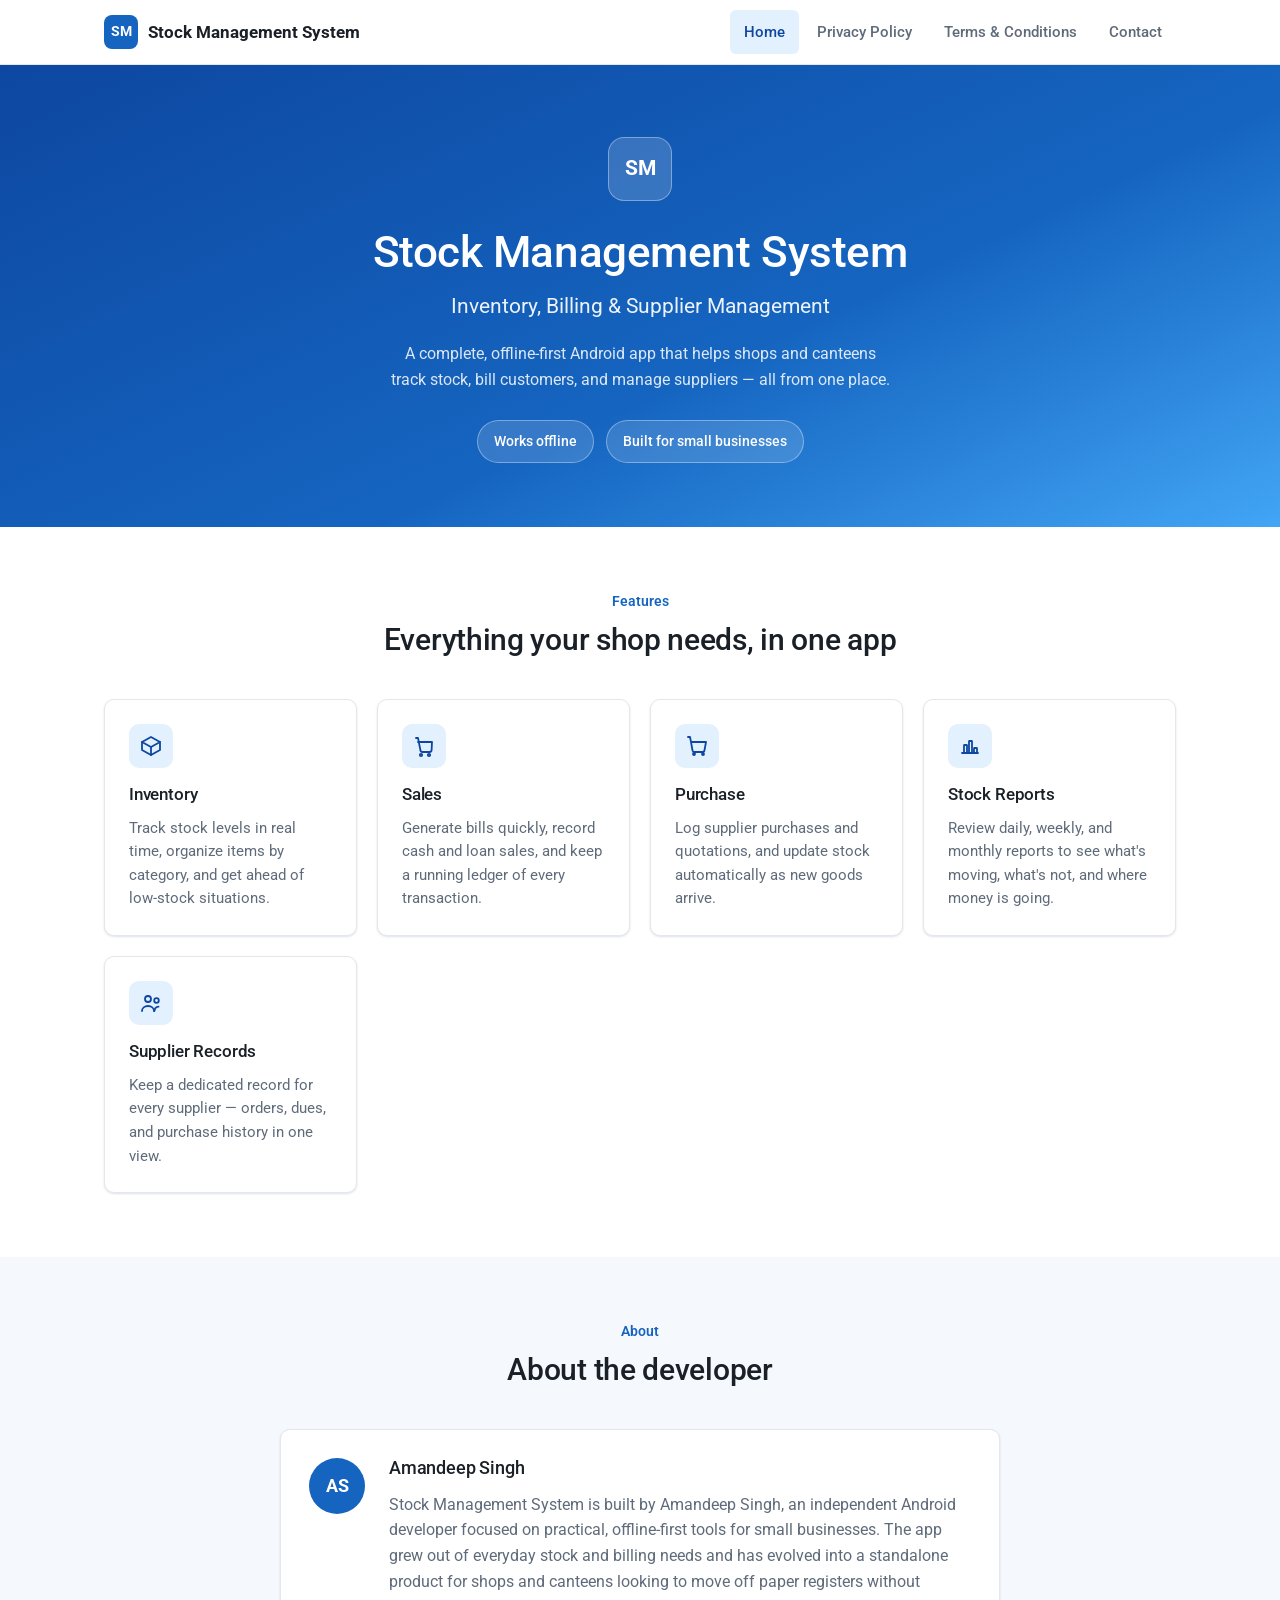
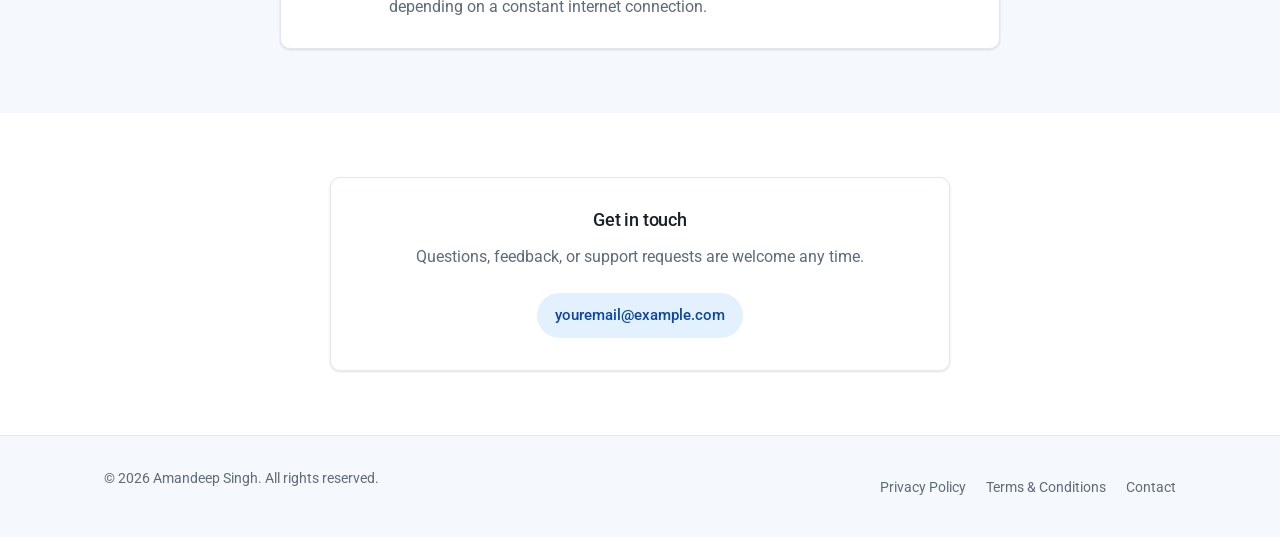
==== index.html @ b055698a "Add files via upload" ====
<!DOCTYPE html>
<html lang="en">
<head>
<meta charset="UTF-8">
<meta name="viewport" content="width=device-width, initial-scale=1">
<title>Stock Management System — Inventory, Billing &amp; Supplier Management</title>
<meta name="description" content="Stock Management System is an Android app for inventory, billing, and supplier management, built by Amandeep Singh.">
<link rel="preconnect" href="https://fonts.googleapis.com">
<link rel="preconnect" href="https://fonts.gstatic.com" crossorigin>
<link href="https://fonts.googleapis.com/css2?family=Roboto:wght@400;500;700&display=swap" rel="stylesheet">
<link rel="stylesheet" href="style.css">
</head>
<body>

<header class="site-header">
  <nav class="nav container">
    <a class="nav-brand" href="index.html">
      <span class="brand-mark">SM</span>
      Stock Management System
    </a>
    <button class="nav-toggle" aria-label="Toggle menu" aria-expanded="false">
      <svg viewBox="0 0 24 24" fill="none" stroke="currentColor" stroke-width="2" stroke-linecap="round"><path d="M4 6h16M4 12h16M4 18h16"/></svg>
    </button>
    <ul class="nav-links">
      <li><a href="index.html">Home</a></li>
      <li><a href="privacy.html">Privacy Policy</a></li>
      <li><a href="terms.html">Terms &amp; Conditions</a></li>
      <li><a href="contact.html">Contact</a></li>
    </ul>
  </nav>
</header>

<main>

  <section class="hero">
    <div class="container">
      <div class="hero-icon">SM</div>
      <h1>Stock Management System</h1>
      <p class="subtitle">Inventory, Billing &amp; Supplier Management</p>
      <p class="lede">A complete, offline-first Android app that helps shops and canteens track stock, bill customers, and manage suppliers — all from one place.</p>
      <div class="badge-row">
        <span class="badge-pill">Works offline</span>
        <span class="badge-pill">Built for small businesses</span>
      </div>
    </div>
  </section>

  <section id="features">
    <div class="container">
      <div class="section-head">
        <div class="eyebrow">Features</div>
        <h2>Everything your shop needs, in one app</h2>
      </div>
      <div class="feature-grid">

        <div class="feature-card">
          <div class="feature-icon">
            <svg viewBox="0 0 24 24" fill="none" stroke="currentColor" stroke-width="1.8" stroke-linecap="round" stroke-linejoin="round"><path d="M21 8l-9-5-9 5 9 5 9-5z"/><path d="M3 8v8l9 5 9-5V8"/><path d="M12 13v8"/></svg>
          </div>
          <h3>Inventory</h3>
          <p>Track stock levels in real time, organize items by category, and get ahead of low-stock situations.</p>
        </div>

        <div class="feature-card">
          <div class="feature-icon">
            <svg viewBox="0 0 24 24" fill="none" stroke="currentColor" stroke-width="1.8" stroke-linecap="round" stroke-linejoin="round"><path d="M4 4h2l2.4 12.2a2 2 0 002 1.8h7.2a2 2 0 002-1.8L20 8H6"/><circle cx="9" cy="21" r="1.2"/><circle cx="17" cy="21" r="1.2"/></svg>
          </div>
          <h3>Sales</h3>
          <p>Generate bills quickly, record cash and loan sales, and keep a running ledger of every transaction.</p>
        </div>

        <div class="feature-card">
          <div class="feature-icon">
            <svg viewBox="0 0 24 24" fill="none" stroke="currentColor" stroke-width="1.8" stroke-linecap="round" stroke-linejoin="round"><path d="M3 3h2l1 5m0 0l1.5 8.5a2 2 0 002 1.5h8a2 2 0 002-1.8L21 8H6"/><path d="M9 21a1 1 0 100-2 1 1 0 000 2zM18 21a1 1 0 100-2 1 1 0 000 2z"/></svg>
          </div>
          <h3>Purchase</h3>
          <p>Log supplier purchases and quotations, and update stock automatically as new goods arrive.</p>
        </div>

        <div class="feature-card">
          <div class="feature-icon">
            <svg viewBox="0 0 24 24" fill="none" stroke="currentColor" stroke-width="1.8" stroke-linecap="round" stroke-linejoin="round"><path d="M4 19h16"/><rect x="6" y="11" width="3" height="8" rx="0.5"/><rect x="11" y="7" width="3" height="12" rx="0.5"/><rect x="16" y="14" width="3" height="5" rx="0.5"/></svg>
          </div>
          <h3>Stock Reports</h3>
          <p>Review daily, weekly, and monthly reports to see what's moving, what's not, and where money is going.</p>
        </div>

        <div class="feature-card">
          <div class="feature-icon">
            <svg viewBox="0 0 24 24" fill="none" stroke="currentColor" stroke-width="1.8" stroke-linecap="round" stroke-linejoin="round"><circle cx="9" cy="8" r="3"/><path d="M3 20c0-3 2.7-5 6-5s6 2 6 5"/><circle cx="17.5" cy="9.5" r="2.3"/><path d="M15.5 20c.2-2.4 1.8-4 4-4.3"/></svg>
          </div>
          <h3>Supplier Records</h3>
          <p>Keep a dedicated record for every supplier — orders, dues, and purchase history in one view.</p>
        </div>

      </div>
    </div>
  </section>

  <section class="alt" id="about">
    <div class="container">
      <div class="section-head">
        <div class="eyebrow">About</div>
        <h2>About the developer</h2>
      </div>
      <div class="about-card">
        <div class="avatar">AS</div>
        <div>
          <h3>Amandeep Singh</h3>
          <p>Stock Management System is built by Amandeep Singh, an independent Android developer focused on practical, offline-first tools for small businesses. The app grew out of everyday stock and billing needs and has evolved into a standalone product for shops and canteens looking to move off paper registers without depending on a constant internet connection.</p>
        </div>
      </div>
    </div>
  </section>

  <section id="get-in-touch">
    <div class="container">
      <div class="contact-panel">
        <h3>Get in touch</h3>
        <p>Questions, feedback, or support requests are welcome any time.</p>
        <a class="email-pill" href="mailto:youremail@example.com">youremail@example.com</a>
      </div>
    </div>
  </section>

</main>

<footer class="site-footer">
  <div class="container footer-inner">
    <p class="footer-copy">&copy; <span data-year></span> Amandeep Singh. All rights reserved.</p>
    <ul class="footer-links">
      <li><a href="privacy.html">Privacy Policy</a></li>
      <li><a href="terms.html">Terms &amp; Conditions</a></li>
      <li><a href="contact.html">Contact</a></li>
    </ul>
  </div>
</footer>

<script src="script.js"></script>
</body>
</html>
---- style.css ----
/* ==========================================================================
   Stock Management System — Developer Website
   Material Design, blue & white theme
   ========================================================================== */

:root {
  --primary: #1565C0;
  --primary-dark: #0D47A1;
  --primary-light: #42A5F5;
  --primary-tint: #E3F0FD;
  --surface: #FFFFFF;
  --surface-alt: #F5F8FC;
  --text: #1A2027;
  --text-secondary: #5F6B7A;
  --divider: #E3E8EF;
  --shadow-1: 0 1px 2px rgba(15, 34, 58, 0.06), 0 1px 3px rgba(15, 34, 58, 0.08);
  --shadow-2: 0 2px 8px rgba(15, 34, 58, 0.10), 0 1px 3px rgba(15, 34, 58, 0.08);
  --radius: 10px;
  --max-width: 1120px;
}

* { box-sizing: border-box; }

html {
  scroll-behavior: smooth;
}

body {
  margin: 0;
  font-family: 'Roboto', -apple-system, BlinkMacSystemFont, 'Segoe UI', sans-serif;
  color: var(--text);
  background: var(--surface);
  line-height: 1.6;
  -webkit-font-smoothing: antialiased;
}

img, svg { display: block; max-width: 100%; }

h1, h2, h3, h4 {
  font-weight: 500;
  line-height: 1.25;
  margin: 0 0 12px;
  letter-spacing: -0.01em;
}

p { margin: 0 0 16px; color: var(--text-secondary); }

a {
  color: var(--primary);
  text-decoration: none;
}
a:hover { text-decoration: underline; }

a:focus-visible,
button:focus-visible,
input:focus-visible,
textarea:focus-visible {
  outline: 2px solid var(--primary-dark);
  outline-offset: 2px;
  border-radius: 4px;
}

.container {
  max-width: var(--max-width);
  margin: 0 auto;
  padding: 0 24px;
}

@media (prefers-reduced-motion: reduce) {
  html { scroll-behavior: auto; }
  * { animation-duration: 0.01ms !important; transition-duration: 0.01ms !important; }
}

/* ---------------------------------------------------------------------- */
/* Header / Navigation                                                    */
/* ---------------------------------------------------------------------- */

.site-header {
  position: sticky;
  top: 0;
  z-index: 100;
  background: var(--surface);
  border-bottom: 1px solid var(--divider);
}

.nav {
  display: flex;
  align-items: center;
  justify-content: space-between;
  height: 64px;
}

.nav-brand {
  display: flex;
  align-items: center;
  gap: 10px;
  font-weight: 700;
  font-size: 1.05rem;
  color: var(--text);
}

.nav-brand:hover { text-decoration: none; }

.brand-mark {
  width: 34px;
  height: 34px;
  border-radius: 8px;
  background: var(--primary);
  color: #fff;
  display: flex;
  align-items: center;
  justify-content: center;
  font-size: 0.85rem;
  font-weight: 700;
  flex-shrink: 0;
}

.nav-links {
  display: flex;
  align-items: center;
  gap: 4px;
  list-style: none;
  margin: 0;
  padding: 0;
}

.nav-links a {
  display: block;
  padding: 10px 14px;
  border-radius: 6px;
  color: var(--text-secondary);
  font-weight: 500;
  font-size: 0.94rem;
}

.nav-links a:hover {
  background: var(--primary-tint);
  color: var(--primary-dark);
  text-decoration: none;
}

.nav-links a[aria-current="page"] {
  color: var(--primary-dark);
  background: var(--primary-tint);
}

.nav-toggle {
  display: none;
  background: none;
  border: none;
  padding: 8px;
  cursor: pointer;
  border-radius: 6px;
}

.nav-toggle svg { width: 24px; height: 24px; color: var(--text); }

@media (max-width: 760px) {
  .nav-toggle { display: inline-flex; }

  .nav-links {
    position: absolute;
    top: 64px;
    left: 0;
    right: 0;
    flex-direction: column;
    align-items: stretch;
    background: var(--surface);
    border-bottom: 1px solid var(--divider);
    box-shadow: var(--shadow-2);
    padding: 8px 16px 16px;
    gap: 2px;
    display: none;
  }

  .nav-links.open { display: flex; }

  .nav-links a { padding: 12px 14px; }
}

/* ---------------------------------------------------------------------- */
/* Hero                                                                    */
/* ---------------------------------------------------------------------- */

.hero {
  background: linear-gradient(155deg, var(--primary-dark) 0%, var(--primary) 60%, var(--primary-light) 100%);
  color: #fff;
  padding: 72px 0 64px;
  text-align: center;
}

.hero-icon {
  width: 64px;
  height: 64px;
  border-radius: 16px;
  background: rgba(255, 255, 255, 0.16);
  border: 1px solid rgba(255, 255, 255, 0.35);
  display: flex;
  align-items: center;
  justify-content: center;
  margin: 0 auto 24px;
  font-weight: 700;
  font-size: 1.3rem;
}

.hero h1 {
  font-size: clamp(1.9rem, 5vw, 2.75rem);
  color: #fff;
  margin-bottom: 10px;
}

.hero .subtitle {
  font-size: clamp(1.05rem, 2.6vw, 1.3rem);
  font-weight: 400;
  color: rgba(255, 255, 255, 0.92);
  margin-bottom: 18px;
}

.hero .lede {
  max-width: 56ch;
  margin: 0 auto;
  color: rgba(255, 255, 255, 0.85);
  font-size: 1rem;
}

.badge-row {
  margin-top: 28px;
  display: flex;
  justify-content: center;
  gap: 12px;
  flex-wrap: wrap;
}

.badge-pill {
  display: inline-flex;
  align-items: center;
  gap: 8px;
  background: rgba(255, 255, 255, 0.14);
  border: 1px solid rgba(255, 255, 255, 0.35);
  color: #fff;
  padding: 9px 16px;
  border-radius: 24px;
  font-size: 0.88rem;
  font-weight: 500;
}

/* ---------------------------------------------------------------------- */
/* Sections                                                                */
/* ---------------------------------------------------------------------- */

section { padding: 64px 0; }
section.alt { background: var(--surface-alt); }

.section-head {
  text-align: center;
  max-width: 60ch;
  margin: 0 auto 40px;
}

.section-head h2 {
  font-size: clamp(1.5rem, 3.5vw, 1.9rem);
}

.eyebrow {
  color: var(--primary);
  font-weight: 600;
  font-size: 0.85rem;
  margin-bottom: 8px;
}

/* ---------------------------------------------------------------------- */
/* Feature cards                                                          */
/* ---------------------------------------------------------------------- */

.feature-grid {
  display: grid;
  grid-template-columns: repeat(auto-fit, minmax(230px, 1fr));
  gap: 20px;
}

.feature-card {
  background: var(--surface);
  border: 1px solid var(--divider);
  border-radius: var(--radius);
  padding: 24px;
  box-shadow: var(--shadow-1);
  transition: box-shadow 0.15s ease, transform 0.15s ease;
}

.feature-card:hover {
  box-shadow: var(--shadow-2);
  transform: translateY(-2px);
}

.feature-icon {
  width: 44px;
  height: 44px;
  border-radius: 10px;
  background: var(--primary-tint);
  color: var(--primary-dark);
  display: flex;
  align-items: center;
  justify-content: center;
  margin-bottom: 16px;
}

.feature-icon svg { width: 24px; height: 24px; }

.feature-card h3 {
  font-size: 1.05rem;
  color: var(--text);
}

.feature-card p { margin: 0; font-size: 0.92rem; }

/* ---------------------------------------------------------------------- */
/* About / developer card                                                 */
/* ---------------------------------------------------------------------- */

.about-card {
  display: grid;
  grid-template-columns: auto 1fr;
  gap: 24px;
  align-items: flex-start;
  background: var(--surface);
  border: 1px solid var(--divider);
  border-radius: var(--radius);
  padding: 28px;
  box-shadow: var(--shadow-1);
  max-width: 720px;
  margin: 0 auto;
}

.avatar {
  width: 56px;
  height: 56px;
  border-radius: 50%;
  background: var(--primary);
  color: #fff;
  display: flex;
  align-items: center;
  justify-content: center;
  font-weight: 700;
  font-size: 1.1rem;
  flex-shrink: 0;
}

.about-card h3 { font-size: 1.1rem; }
.about-card p:last-child { margin-bottom: 0; }

@media (max-width: 480px) {
  .about-card { grid-template-columns: 1fr; text-align: left; }
}

/* ---------------------------------------------------------------------- */
/* Contact block (home + contact page)                                    */
/* ---------------------------------------------------------------------- */

.contact-panel {
  background: var(--surface);
  border: 1px solid var(--divider);
  border-radius: var(--radius);
  box-shadow: var(--shadow-1);
  padding: 32px;
  max-width: 620px;
  margin: 0 auto;
  text-align: center;
}

.contact-panel h3 { font-size: 1.1rem; }

.email-pill {
  display: inline-flex;
  align-items: center;
  gap: 8px;
  margin-top: 8px;
  padding: 10px 18px;
  background: var(--primary-tint);
  color: var(--primary-dark);
  border-radius: 24px;
  font-weight: 500;
  font-size: 0.95rem;
}

.email-pill:hover { text-decoration: none; background: #d5e8fb; }

/* ---------------------------------------------------------------------- */
/* Contact form                                                           */
/* ---------------------------------------------------------------------- */

.contact-form {
  max-width: 520px;
  margin: 0 auto;
  background: var(--surface);
  border: 1px solid var(--divider);
  border-radius: var(--radius);
  box-shadow: var(--shadow-1);
  padding: 32px;
}

.form-field { margin-bottom: 18px; }

.form-field label {
  display: block;
  font-size: 0.88rem;
  font-weight: 500;
  color: var(--text);
  margin-bottom: 6px;
}

.form-field input,
.form-field textarea {
  width: 100%;
  padding: 11px 13px;
  border: 1px solid var(--divider);
  border-radius: 6px;
  font-family: inherit;
  font-size: 0.95rem;
  color: var(--text);
  background: var(--surface-alt);
}

.form-field input:focus,
.form-field textarea:focus {
  outline: none;
  border-color: var(--primary);
  background: var(--surface);
}

.form-field textarea { resize: vertical; min-height: 110px; }

.form-error {
  color: #C62828;
  font-size: 0.82rem;
  margin-top: 5px;
  display: none;
}

.form-field.invalid input,
.form-field.invalid textarea { border-color: #C62828; }

.form-field.invalid .form-error { display: block; }

.btn-primary {
  display: inline-flex;
  align-items: center;
  justify-content: center;
  gap: 8px;
  background: var(--primary);
  color: #fff;
  border: none;
  padding: 12px 24px;
  border-radius: 8px;
  font-size: 0.95rem;
  font-weight: 500;
  font-family: inherit;
  cursor: pointer;
  box-shadow: var(--shadow-1);
  width: 100%;
}

.btn-primary:hover { background: var(--primary-dark); }

.form-status {
  margin-top: 14px;
  font-size: 0.88rem;
  text-align: center;
  color: var(--text-secondary);
  display: none;
}

.form-status.visible { display: block; }

/* ---------------------------------------------------------------------- */
/* Legal pages (privacy / terms)                                          */
/* ---------------------------------------------------------------------- */

.legal-page { padding: 56px 0 64px; }

.legal-page .container { max-width: 760px; }

.legal-page h1 { font-size: clamp(1.6rem, 4vw, 2.1rem); }

.updated-date {
  color: var(--text-secondary);
  font-size: 0.88rem;
  margin-bottom: 32px;
}

.legal-page h2 {
  font-size: 1.1rem;
  margin-top: 32px;
  padding-top: 20px;
  border-top: 1px solid var(--divider);
  color: var(--text);
}

.legal-page ul { padding-left: 20px; margin: 10px 0 16px; }
.legal-page li { color: var(--text-secondary); margin-bottom: 6px; }
.legal-page strong { color: var(--text); }

/* ---------------------------------------------------------------------- */
/* Footer                                                                  */
/* ---------------------------------------------------------------------- */

.site-footer {
  border-top: 1px solid var(--divider);
  background: var(--surface-alt);
  padding: 32px 0;
}

.footer-inner {
  display: flex;
  flex-wrap: wrap;
  align-items: center;
  justify-content: space-between;
  gap: 16px;
}

.footer-copy {
  font-size: 0.85rem;
  color: var(--text-secondary);
}

.footer-links {
  display: flex;
  gap: 20px;
  list-style: none;
  margin: 0;
  padding: 0;
  flex-wrap: wrap;
}

.footer-links a {
  font-size: 0.85rem;
  color: var(--text-secondary);
}

.footer-links a:hover { color: var(--primary-dark); }

@media (max-width: 520px) {
  .footer-inner { flex-direction: column; align-items: flex-start; }
}
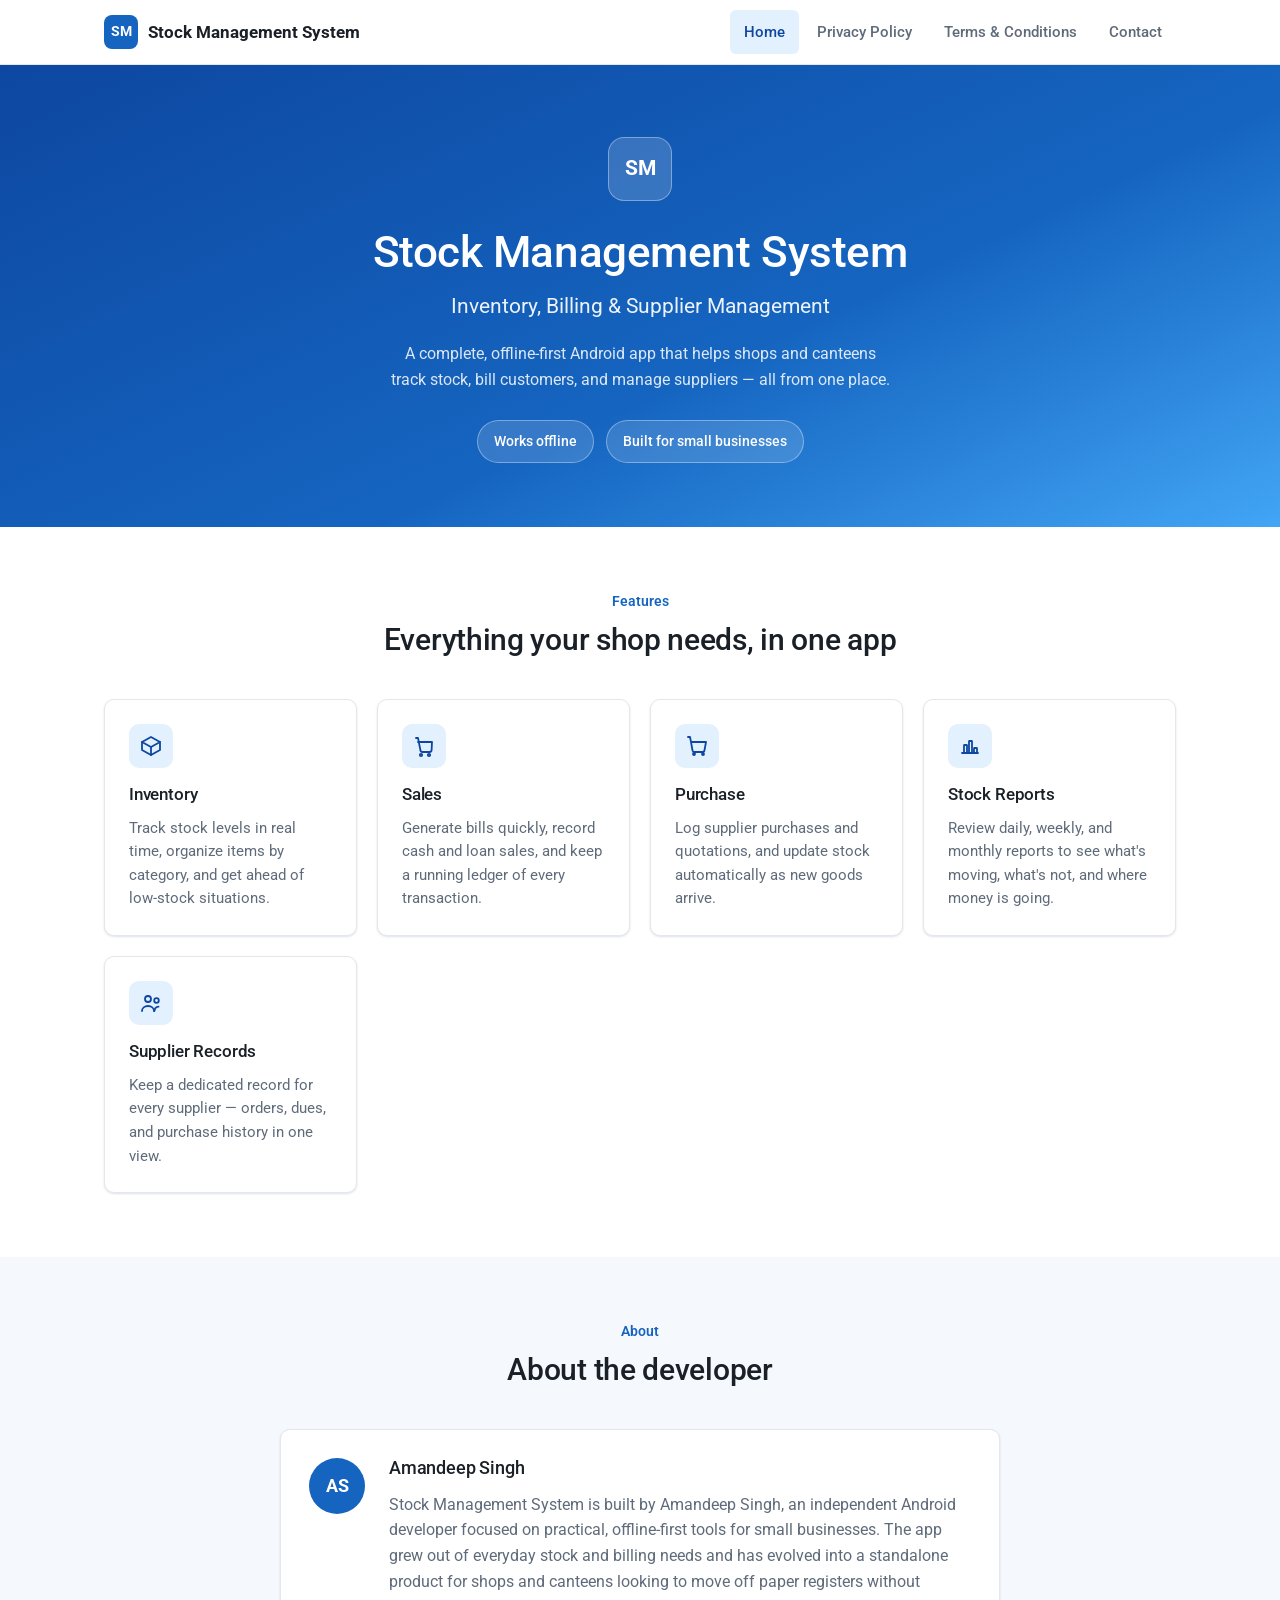
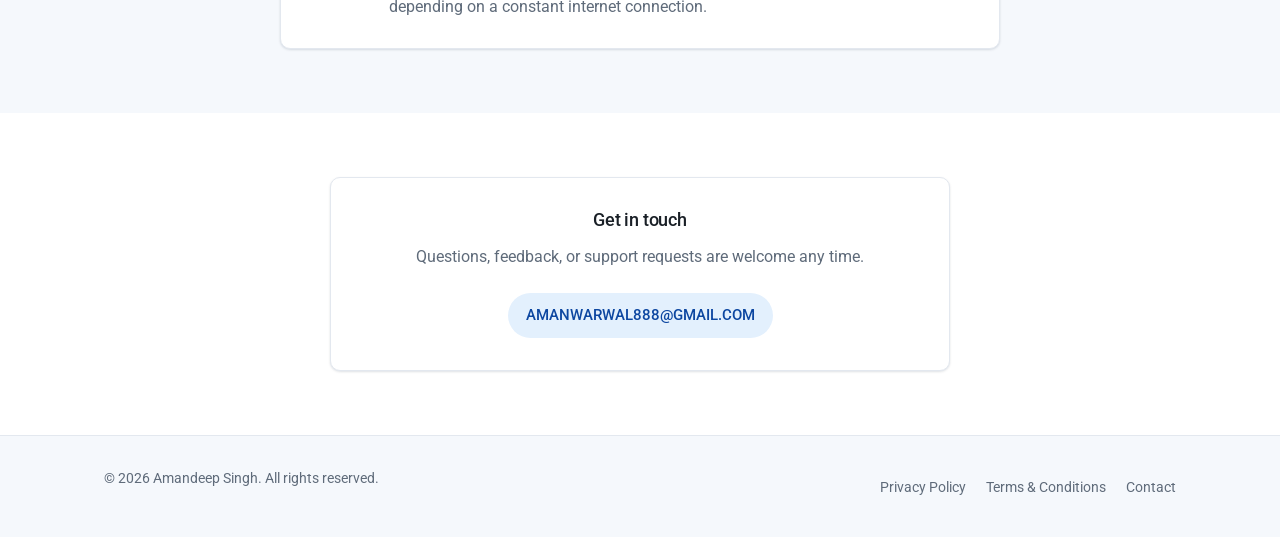
==== commit 22a7e578: "Update index.html" ====
--- a/index.html
+++ b/index.html
@@ -118,7 +118,7 @@
       <div class="contact-panel">
         <h3>Get in touch</h3>
         <p>Questions, feedback, or support requests are welcome any time.</p>
-        <a class="email-pill" href="mailto:youremail@example.com">youremail@example.com</a>
+        <a class="email-pill" href="mailto:AMANWARWAL888@GMAIL.COM">AMANWARWAL888@GMAIL.COM</a>
       </div>
     </div>
   </section>
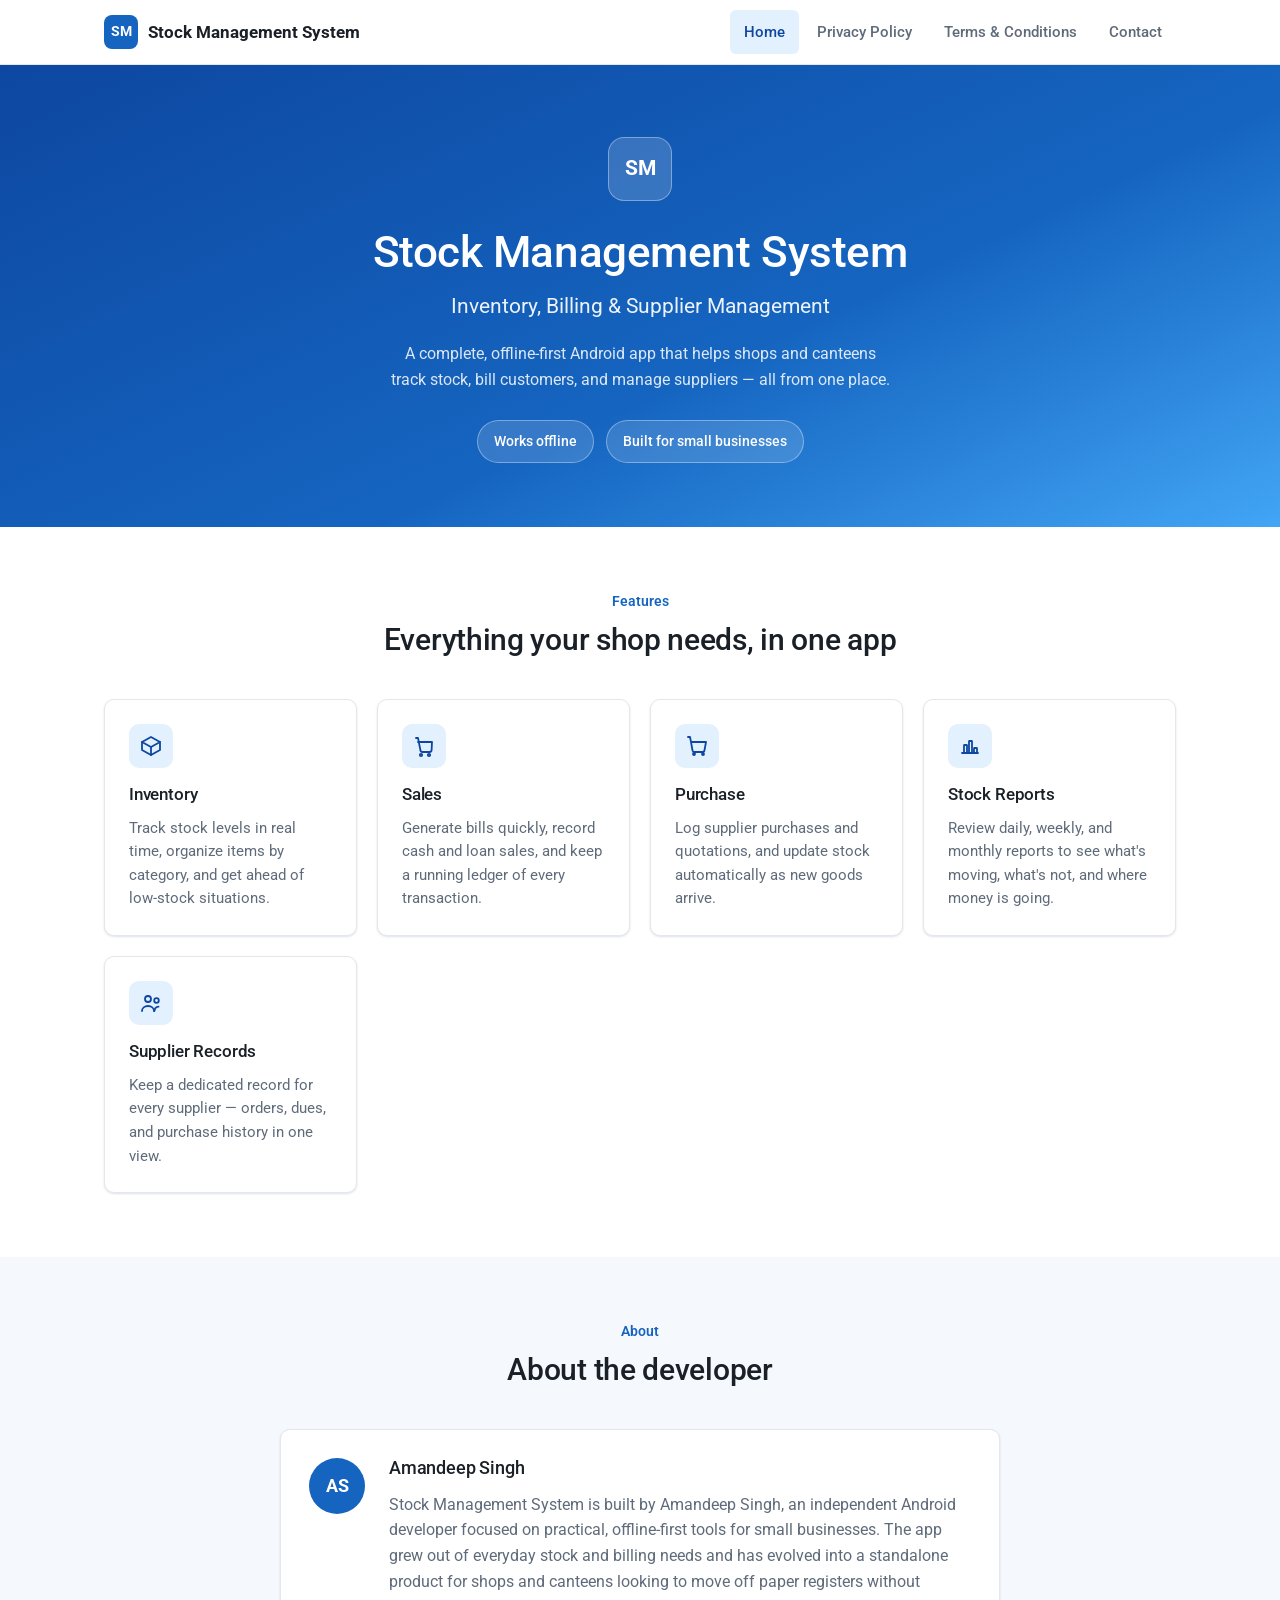
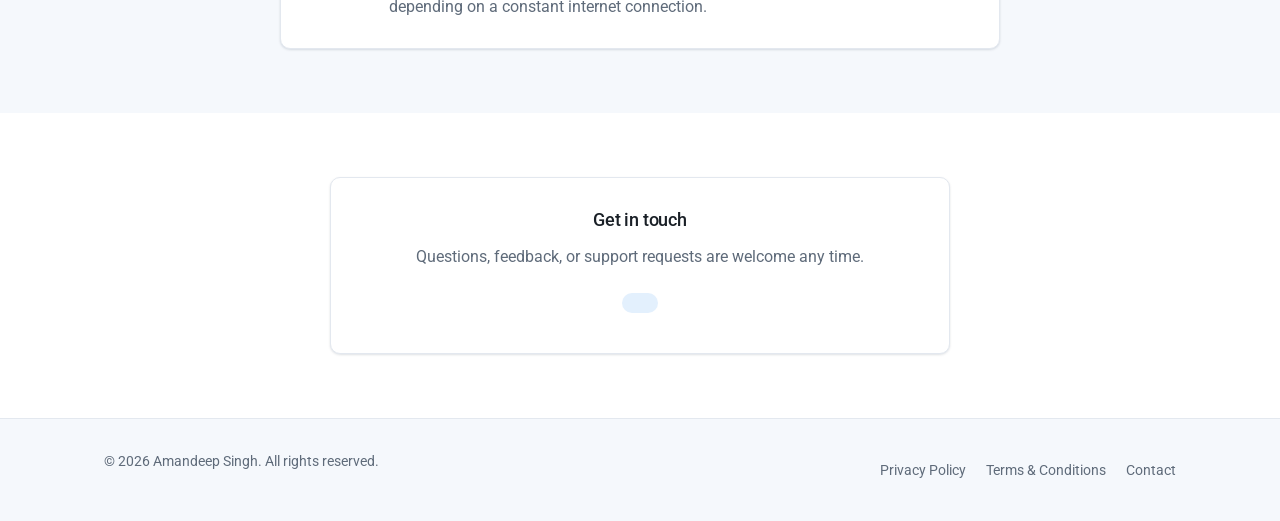
==== commit d4598fa0: "Update index.html" ====
--- a/index.html
+++ b/index.html
@@ -118,7 +118,7 @@
       <div class="contact-panel">
         <h3>Get in touch</h3>
         <p>Questions, feedback, or support requests are welcome any time.</p>
-        <a class="email-pill" href="mailto:AMANWARWAL888@GMAIL.COM">AMANWARWAL888@GMAIL.COM</a>
+        <a class="email-pill" href="mailto:"></a>
       </div>
     </div>
   </section>
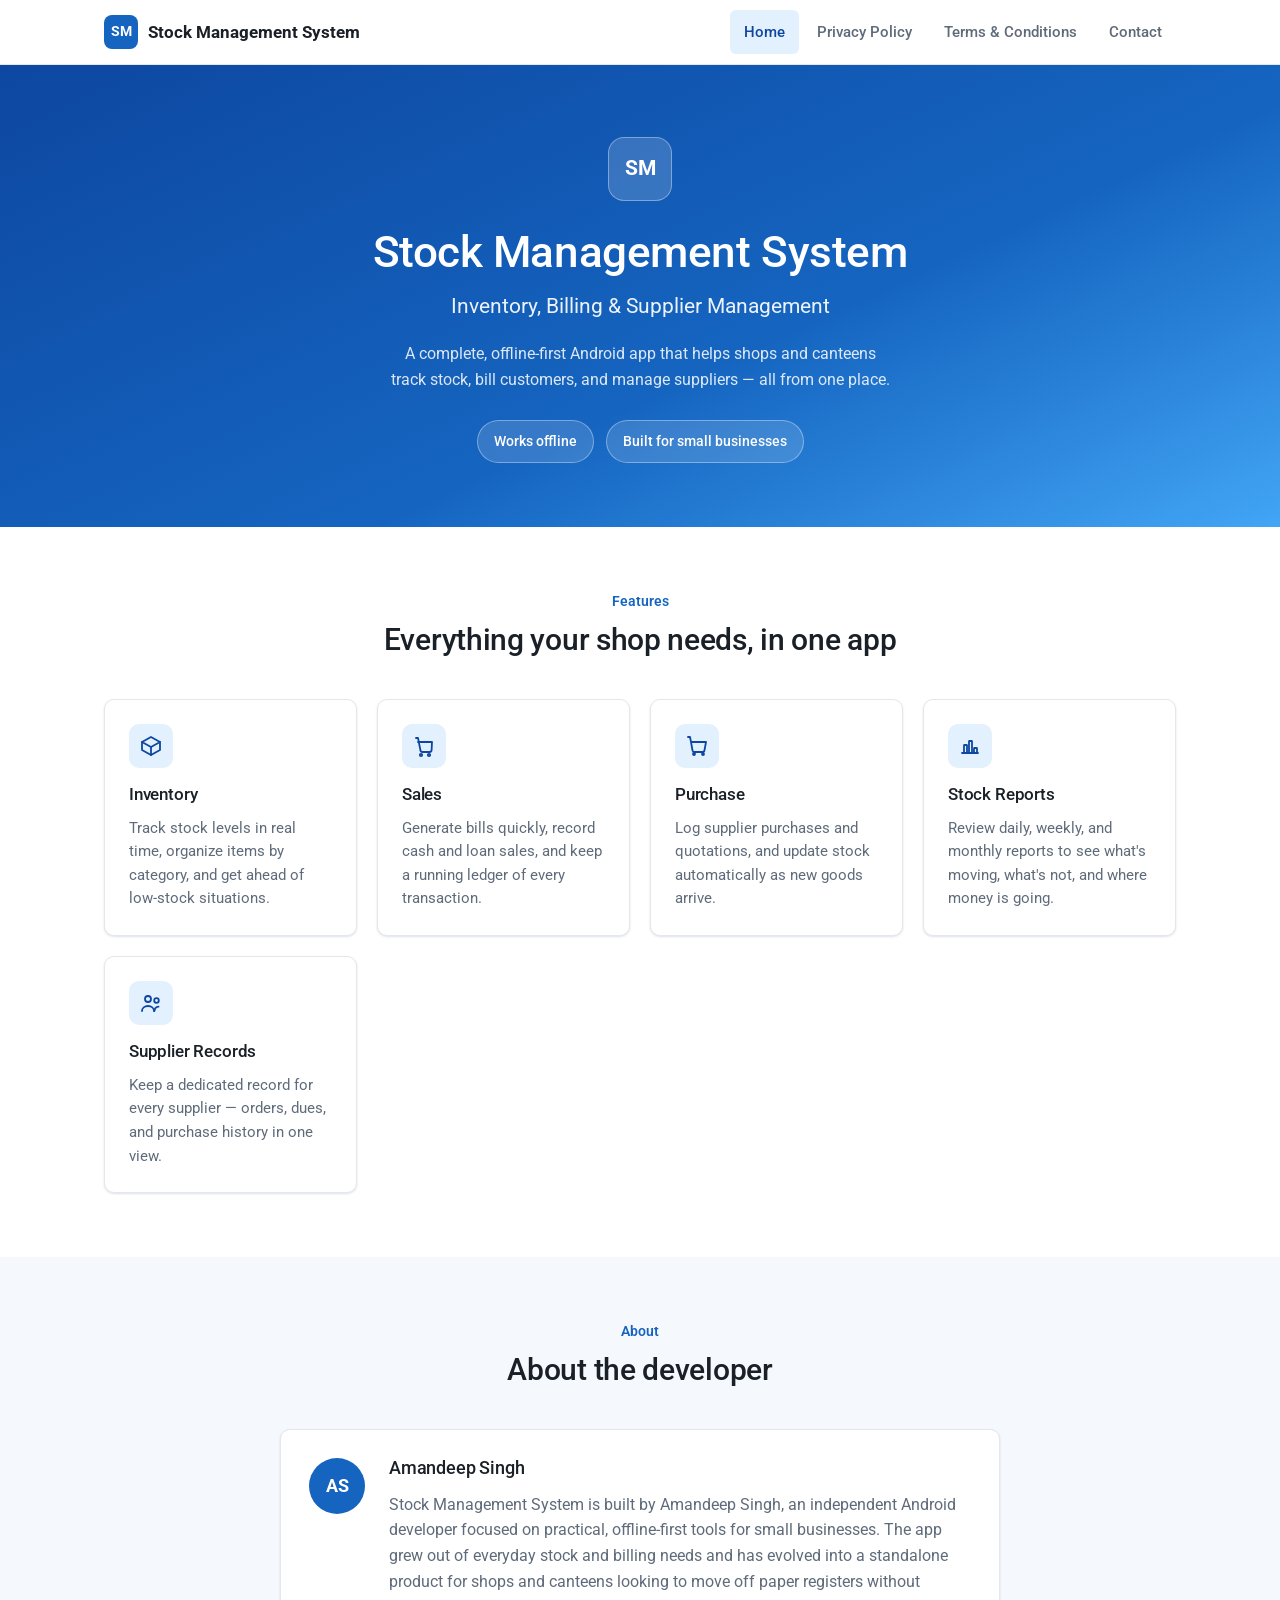
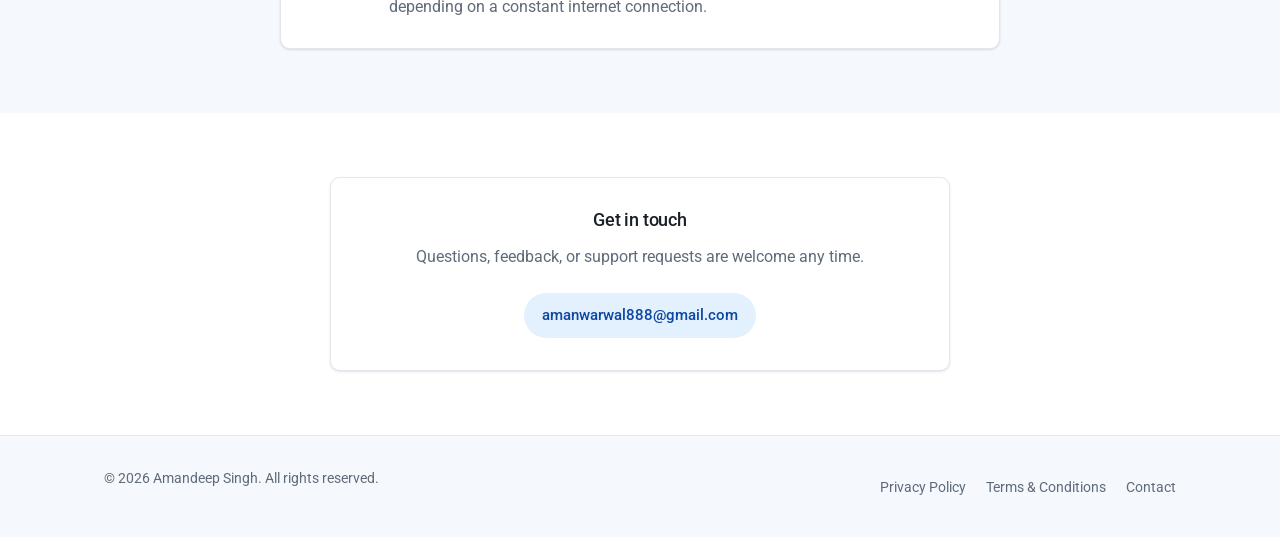
==== commit 9cb5dfe2: "Update index.html" ====
--- a/index.html
+++ b/index.html
@@ -118,7 +118,7 @@
       <div class="contact-panel">
         <h3>Get in touch</h3>
         <p>Questions, feedback, or support requests are welcome any time.</p>
-        <a class="email-pill" href="mailto:"></a>
+        <a class="email-pill" href="mailto:amanwarwal888@gmail.com">amanwarwal888@gmail.com</a>
       </div>
     </div>
   </section>
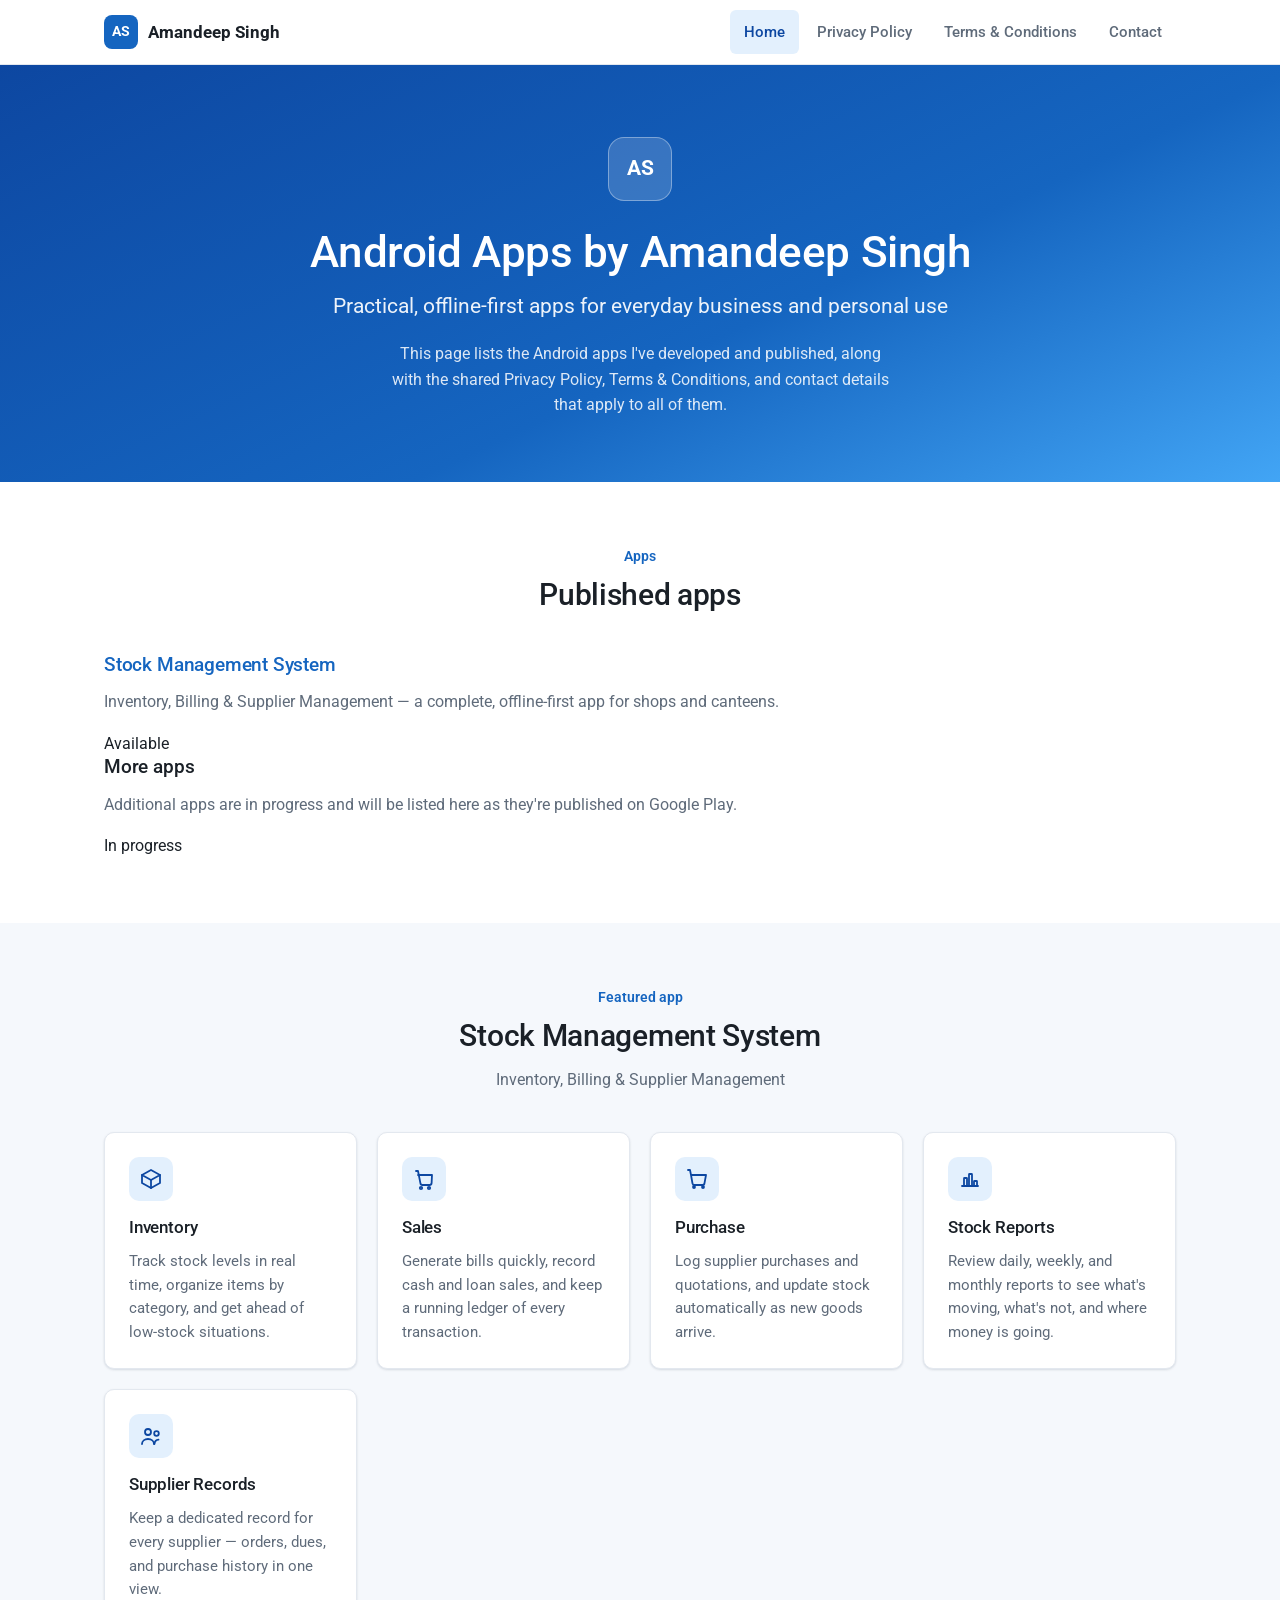
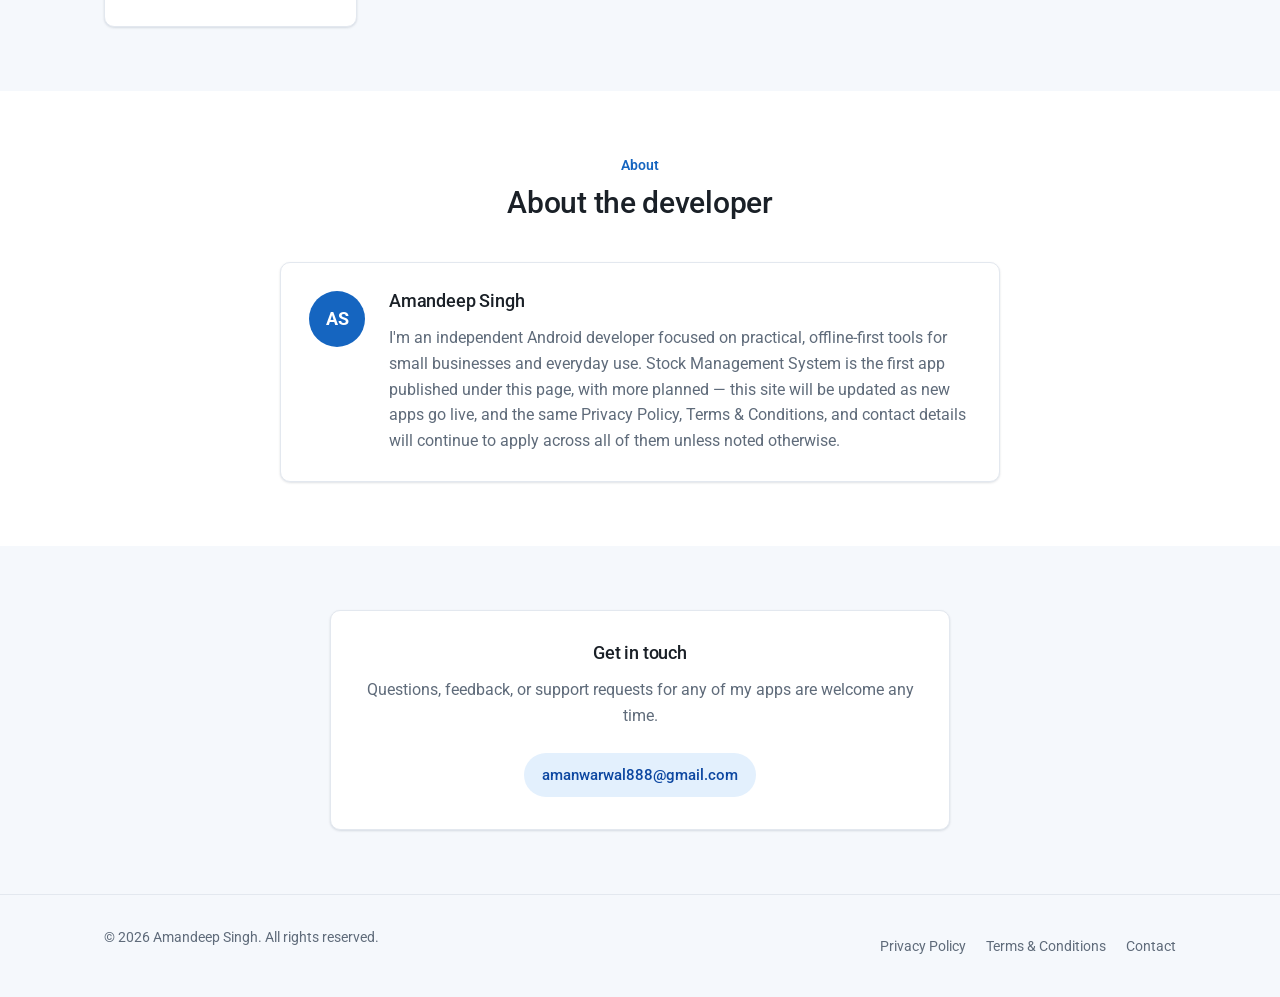
==== commit 87da39a8: "Update index.html" ====
--- a/index.html
+++ b/index.html
@@ -3,8 +3,8 @@
 <head>
 <meta charset="UTF-8">
 <meta name="viewport" content="width=device-width, initial-scale=1">
-<title>Stock Management System — Inventory, Billing &amp; Supplier Management</title>
-<meta name="description" content="Stock Management System is an Android app for inventory, billing, and supplier management, built by Amandeep Singh.">
+<title>Amandeep Singh — Android Apps</title>
+<meta name="description" content="Android apps developed and published by Amandeep Singh, including Stock Management System for inventory, billing, and supplier management.">
 <link rel="preconnect" href="https://fonts.googleapis.com">
 <link rel="preconnect" href="https://fonts.gstatic.com" crossorigin>
 <link href="https://fonts.googleapis.com/css2?family=Roboto:wght@400;500;700&display=swap" rel="stylesheet">
@@ -15,8 +15,8 @@
 <header class="site-header">
   <nav class="nav container">
     <a class="nav-brand" href="index.html">
-      <span class="brand-mark">SM</span>
-      Stock Management System
+      <span class="brand-mark">AS</span>
+      Amandeep Singh
     </a>
     <button class="nav-toggle" aria-label="Toggle menu" aria-expanded="false">
       <svg viewBox="0 0 24 24" fill="none" stroke="currentColor" stroke-width="2" stroke-linecap="round"><path d="M4 6h16M4 12h16M4 18h16"/></svg>
@@ -34,23 +34,48 @@
 
   <section class="hero">
     <div class="container">
-      <div class="hero-icon">SM</div>
-      <h1>Stock Management System</h1>
-      <p class="subtitle">Inventory, Billing &amp; Supplier Management</p>
-      <p class="lede">A complete, offline-first Android app that helps shops and canteens track stock, bill customers, and manage suppliers — all from one place.</p>
-      <div class="badge-row">
-        <span class="badge-pill">Works offline</span>
-        <span class="badge-pill">Built for small businesses</span>
+      <div class="hero-icon">AS</div>
+      <h1>Android Apps by Amandeep Singh</h1>
+      <p class="subtitle">Practical, offline-first apps for everyday business and personal use</p>
+      <p class="lede">This page lists the Android apps I've developed and published, along with the shared Privacy Policy, Terms &amp; Conditions, and contact details that apply to all of them.</p>
+    </div>
+  </section>
+
+  <section id="apps">
+    <div class="container">
+      <div class="section-head">
+        <div class="eyebrow">Apps</div>
+        <h2>Published apps</h2>
+      </div>
+
+      <div class="app-list">
+        <div class="app-card">
+          <a class="app-link" href="#stock-management-system">
+            <h3>Stock Management System</h3>
+            <p>Inventory, Billing &amp; Supplier Management — a complete, offline-first app for shops and canteens.</p>
+          </a>
+          <span class="app-status live">Available</span>
+        </div>
+
+        <div class="app-card">
+          <div>
+            <h3>More apps</h3>
+            <p>Additional apps are in progress and will be listed here as they're published on Google Play.</p>
+          </div>
+          <span class="app-status soon">In progress</span>
+        </div>
       </div>
     </div>
   </section>
 
-  <section id="features">
+  <section class="alt" id="stock-management-system">
     <div class="container">
       <div class="section-head">
-        <div class="eyebrow">Features</div>
-        <h2>Everything your shop needs, in one app</h2>
+        <div class="eyebrow">Featured app</div>
+        <h2>Stock Management System</h2>
+        <p>Inventory, Billing &amp; Supplier Management</p>
       </div>
+
       <div class="feature-grid">
 
         <div class="feature-card">
@@ -97,7 +122,7 @@
     </div>
   </section>
 
-  <section class="alt" id="about">
+  <section id="about">
     <div class="container">
       <div class="section-head">
         <div class="eyebrow">About</div>
@@ -107,17 +132,17 @@
         <div class="avatar">AS</div>
         <div>
           <h3>Amandeep Singh</h3>
-          <p>Stock Management System is built by Amandeep Singh, an independent Android developer focused on practical, offline-first tools for small businesses. The app grew out of everyday stock and billing needs and has evolved into a standalone product for shops and canteens looking to move off paper registers without depending on a constant internet connection.</p>
+          <p>I'm an independent Android developer focused on practical, offline-first tools for small businesses and everyday use. Stock Management System is the first app published under this page, with more planned — this site will be updated as new apps go live, and the same Privacy Policy, Terms &amp; Conditions, and contact details will continue to apply across all of them unless noted otherwise.</p>
         </div>
       </div>
     </div>
   </section>
 
-  <section id="get-in-touch">
+  <section class="alt" id="get-in-touch">
     <div class="container">
       <div class="contact-panel">
         <h3>Get in touch</h3>
-        <p>Questions, feedback, or support requests are welcome any time.</p>
+        <p>Questions, feedback, or support requests for any of my apps are welcome any time.</p>
         <a class="email-pill" href="mailto:amanwarwal888@gmail.com">amanwarwal888@gmail.com</a>
       </div>
     </div>
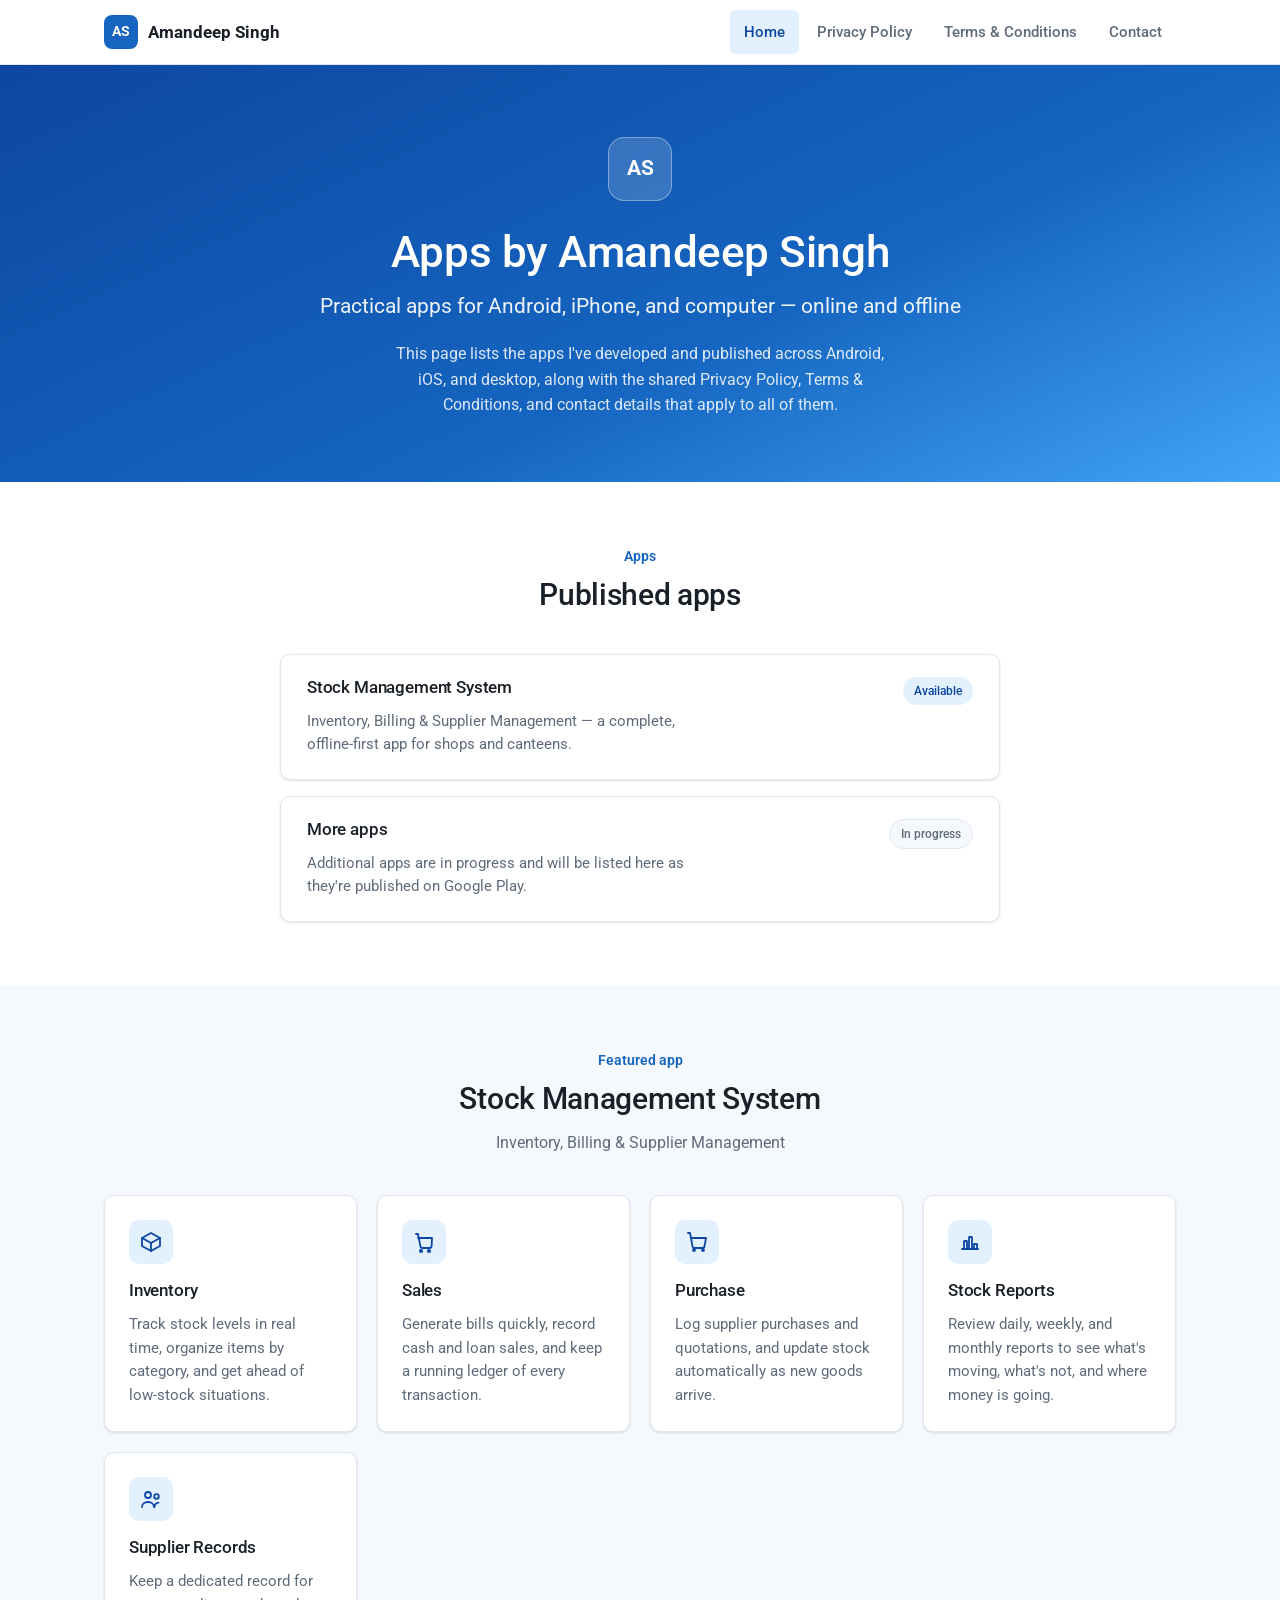
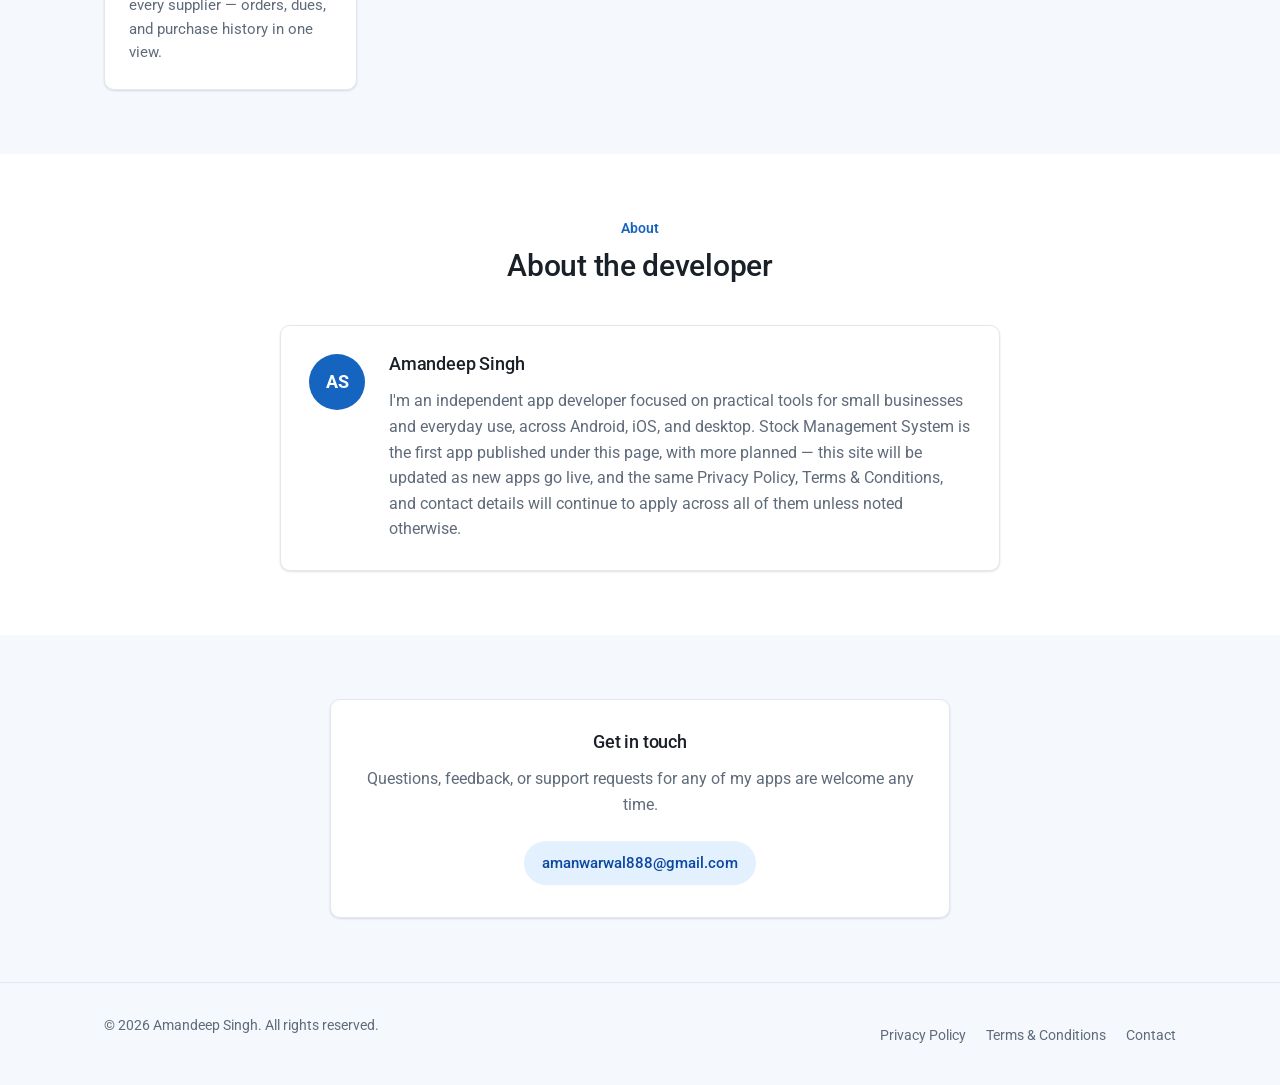
==== commit 043f8a13: "Update index.html" ====
--- a/index.html
+++ b/index.html
@@ -3,8 +3,8 @@
 <head>
 <meta charset="UTF-8">
 <meta name="viewport" content="width=device-width, initial-scale=1">
-<title>Amandeep Singh — Android Apps</title>
-<meta name="description" content="Android apps developed and published by Amandeep Singh, including Stock Management System for inventory, billing, and supplier management.">
+<title>Amandeep Singh — Apps</title>
+<meta name="description" content="Apps developed and published by Amandeep Singh for Android, iPhone, and computer, including Stock Management System for inventory, billing, and supplier management.">
 <link rel="preconnect" href="https://fonts.googleapis.com">
 <link rel="preconnect" href="https://fonts.gstatic.com" crossorigin>
 <link href="https://fonts.googleapis.com/css2?family=Roboto:wght@400;500;700&display=swap" rel="stylesheet">
@@ -35,9 +35,9 @@
   <section class="hero">
     <div class="container">
       <div class="hero-icon">AS</div>
-      <h1>Android Apps by Amandeep Singh</h1>
-      <p class="subtitle">Practical, offline-first apps for everyday business and personal use</p>
-      <p class="lede">This page lists the Android apps I've developed and published, along with the shared Privacy Policy, Terms &amp; Conditions, and contact details that apply to all of them.</p>
+      <h1>Apps by Amandeep Singh</h1>
+      <p class="subtitle">Practical apps for Android, iPhone, and computer — online and offline</p>
+      <p class="lede">This page lists the apps I've developed and published across Android, iOS, and desktop, along with the shared Privacy Policy, Terms &amp; Conditions, and contact details that apply to all of them.</p>
     </div>
   </section>
 
@@ -132,7 +132,7 @@
         <div class="avatar">AS</div>
         <div>
           <h3>Amandeep Singh</h3>
-          <p>I'm an independent Android developer focused on practical, offline-first tools for small businesses and everyday use. Stock Management System is the first app published under this page, with more planned — this site will be updated as new apps go live, and the same Privacy Policy, Terms &amp; Conditions, and contact details will continue to apply across all of them unless noted otherwise.</p>
+          <p>I'm an independent app developer focused on practical tools for small businesses and everyday use, across Android, iOS, and desktop. Stock Management System is the first app published under this page, with more planned — this site will be updated as new apps go live, and the same Privacy Policy, Terms &amp; Conditions, and contact details will continue to apply across all of them unless noted otherwise.</p>
         </div>
       </div>
     </div>
--- a/style.css
+++ b/style.css
@@ -314,6 +314,54 @@
 .feature-card p { margin: 0; font-size: 0.92rem; }
 
 /* ---------------------------------------------------------------------- */
+/* App list (multi-app home page)                                         */
+/* ---------------------------------------------------------------------- */
+
+.app-list {
+  display: grid;
+  gap: 16px;
+  max-width: 720px;
+  margin: 0 auto;
+}
+
+.app-card {
+  display: flex;
+  justify-content: space-between;
+  align-items: flex-start;
+  gap: 16px;
+  background: var(--surface);
+  border: 1px solid var(--divider);
+  border-radius: var(--radius);
+  padding: 22px 26px;
+  box-shadow: var(--shadow-1);
+  transition: box-shadow 0.15s ease, transform 0.15s ease;
+}
+
+.app-card:hover { box-shadow: var(--shadow-2); transform: translateY(-1px); }
+
+.app-card a.app-link { color: var(--text); text-decoration: none; display: block; }
+.app-card a.app-link:hover h3 { color: var(--primary-dark); }
+
+.app-card h3 { font-size: 1.05rem; }
+.app-card p { margin: 4px 0 0; font-size: 0.92rem; max-width: 48ch; }
+
+.app-status {
+  font-size: 0.78rem;
+  font-weight: 500;
+  padding: 4px 11px;
+  border-radius: 20px;
+  white-space: nowrap;
+  flex-shrink: 0;
+}
+
+.app-status.live { background: var(--primary-tint); color: var(--primary-dark); }
+.app-status.soon { background: var(--surface-alt); color: var(--text-secondary); border: 1px solid var(--divider); }
+
+@media (max-width: 480px) {
+  .app-card { flex-direction: column; }
+}
+
+/* ---------------------------------------------------------------------- */
 /* About / developer card                                                 */
 /* ---------------------------------------------------------------------- */
 
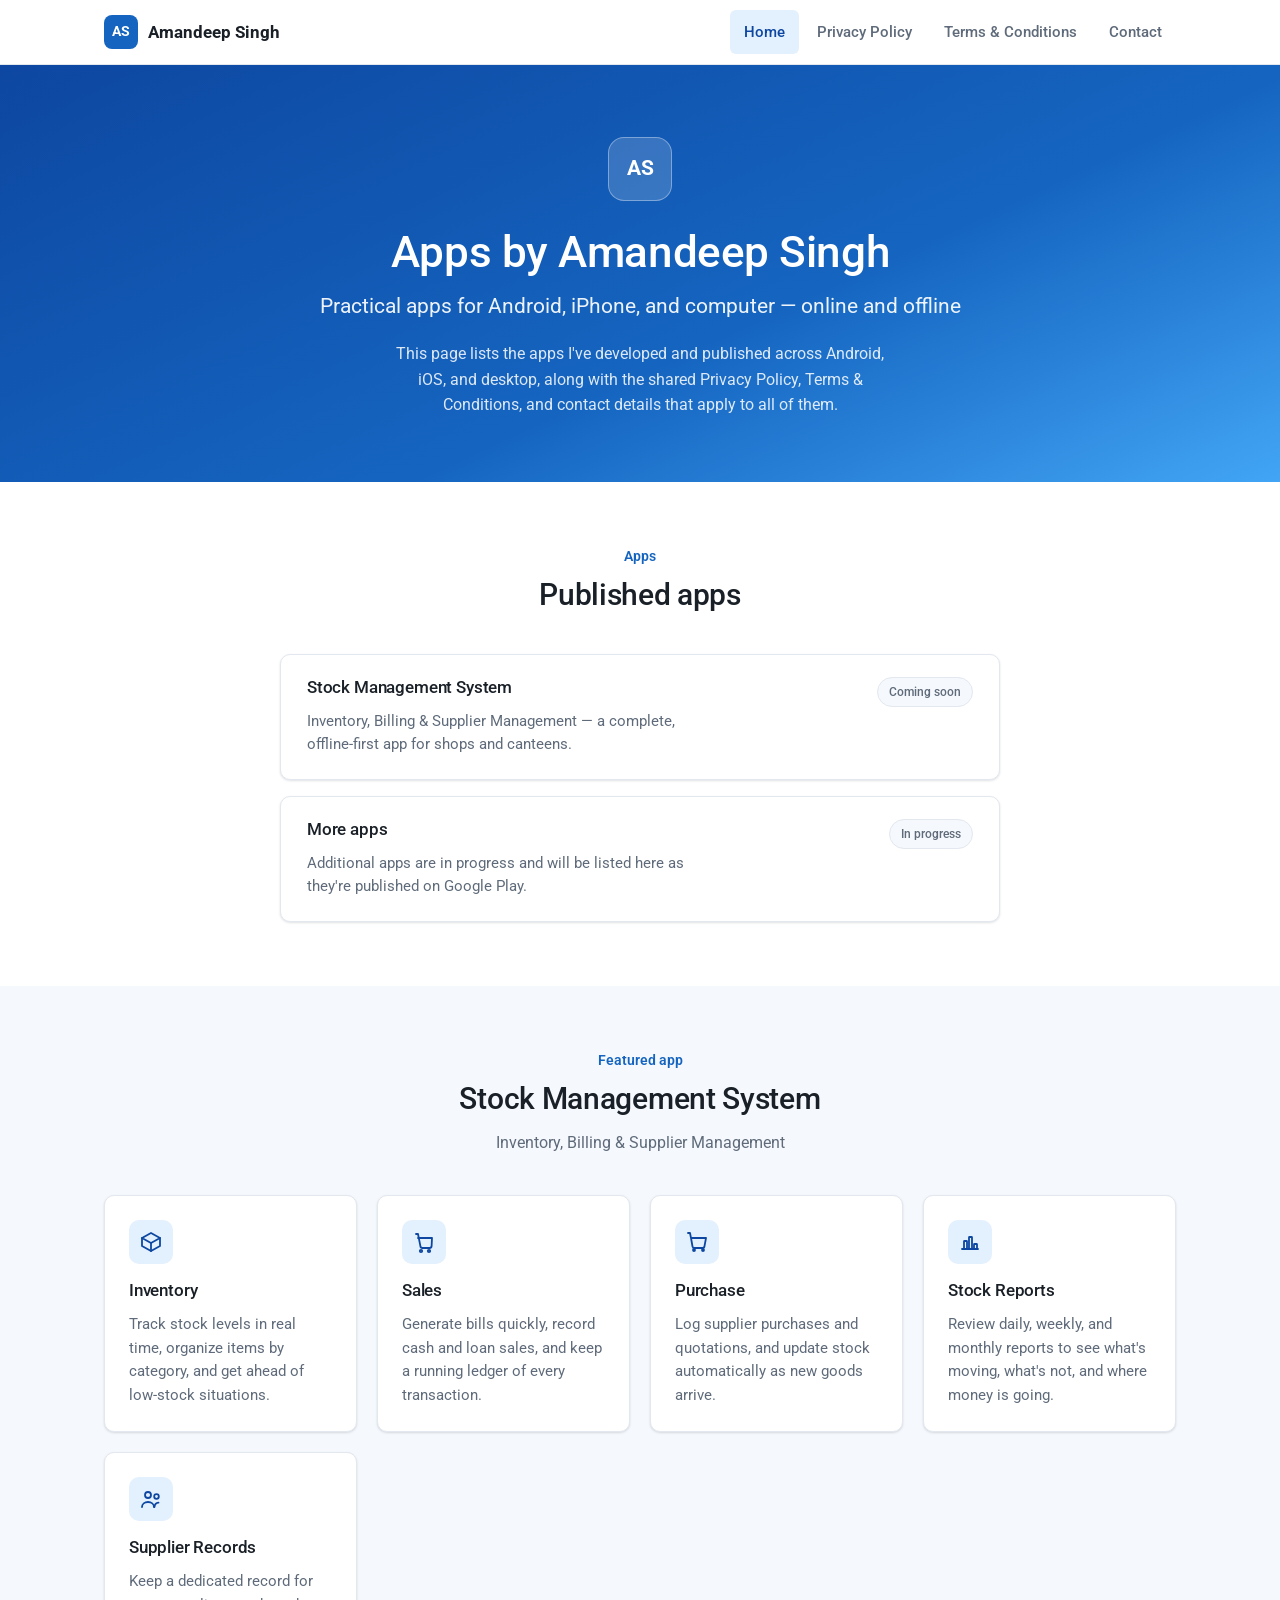
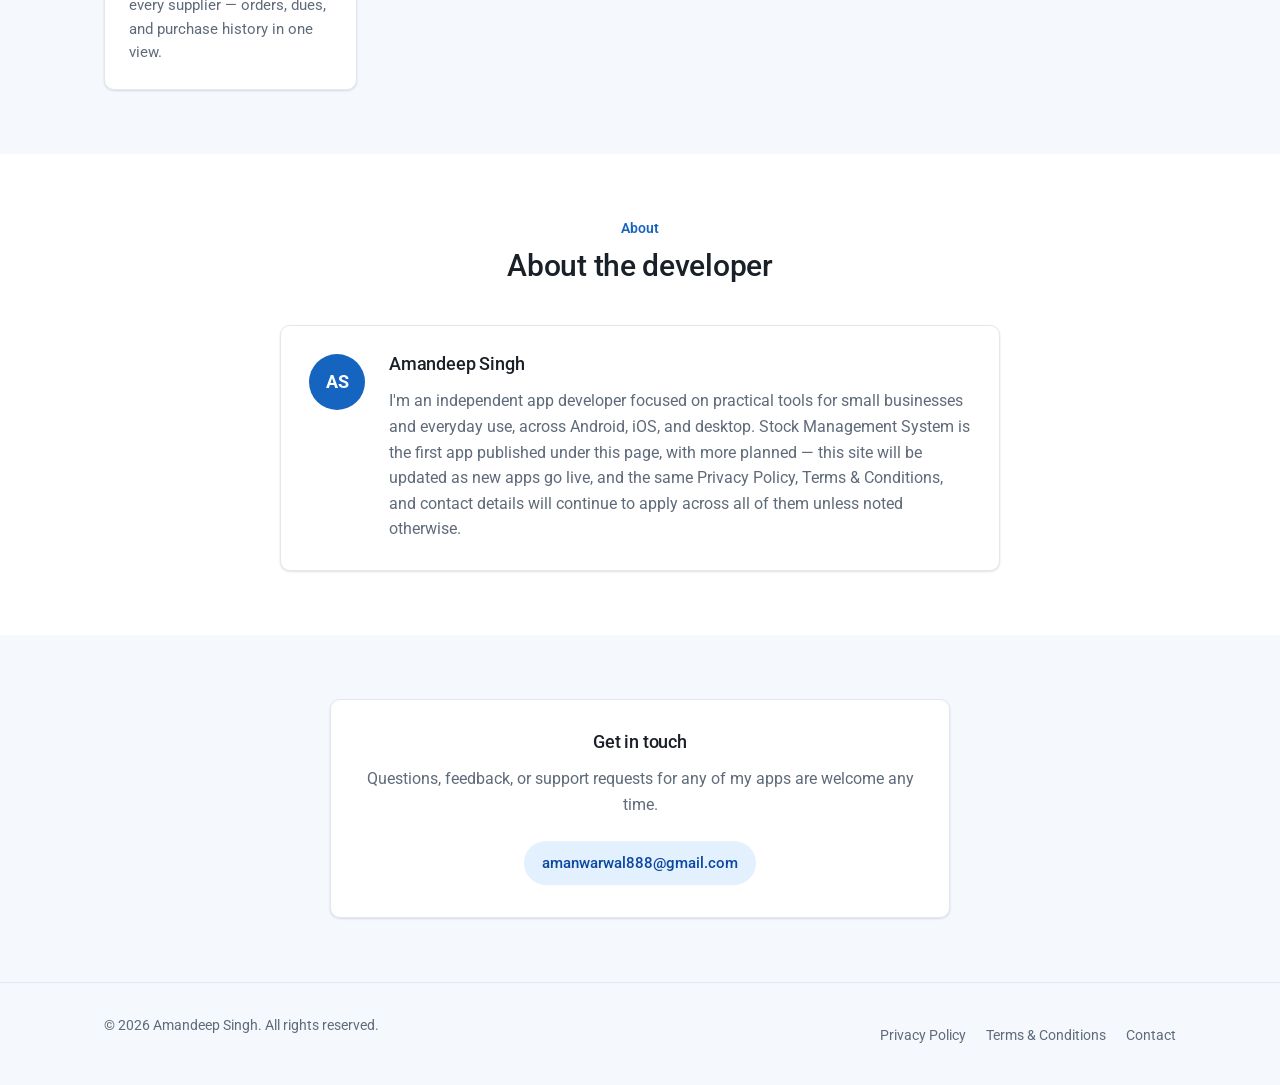
==== commit f7ba7668: "Update index.html" ====
--- a/index.html
+++ b/index.html
@@ -54,7 +54,7 @@
             <h3>Stock Management System</h3>
             <p>Inventory, Billing &amp; Supplier Management — a complete, offline-first app for shops and canteens.</p>
           </a>
-          <span class="app-status live">Available</span>
+          <span class="app-status soon">Coming soon</span>
         </div>
 
         <div class="app-card">
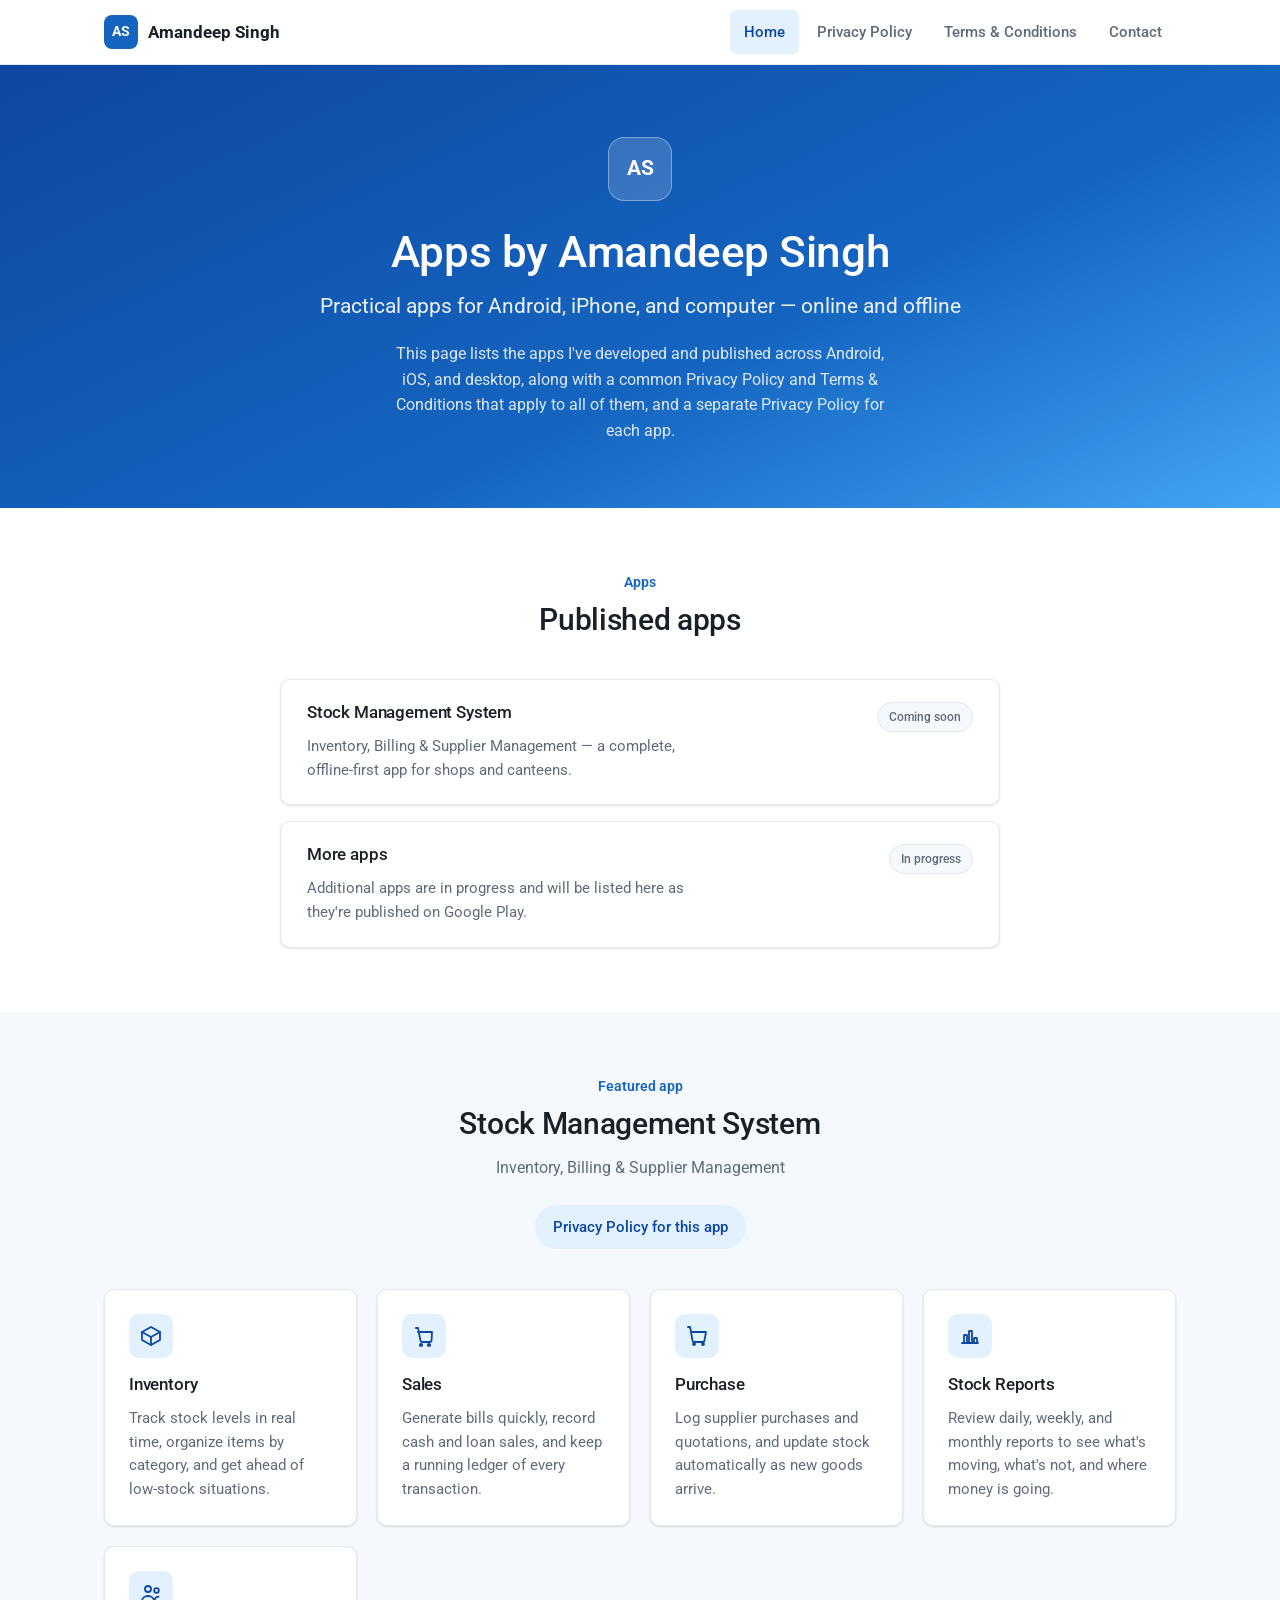
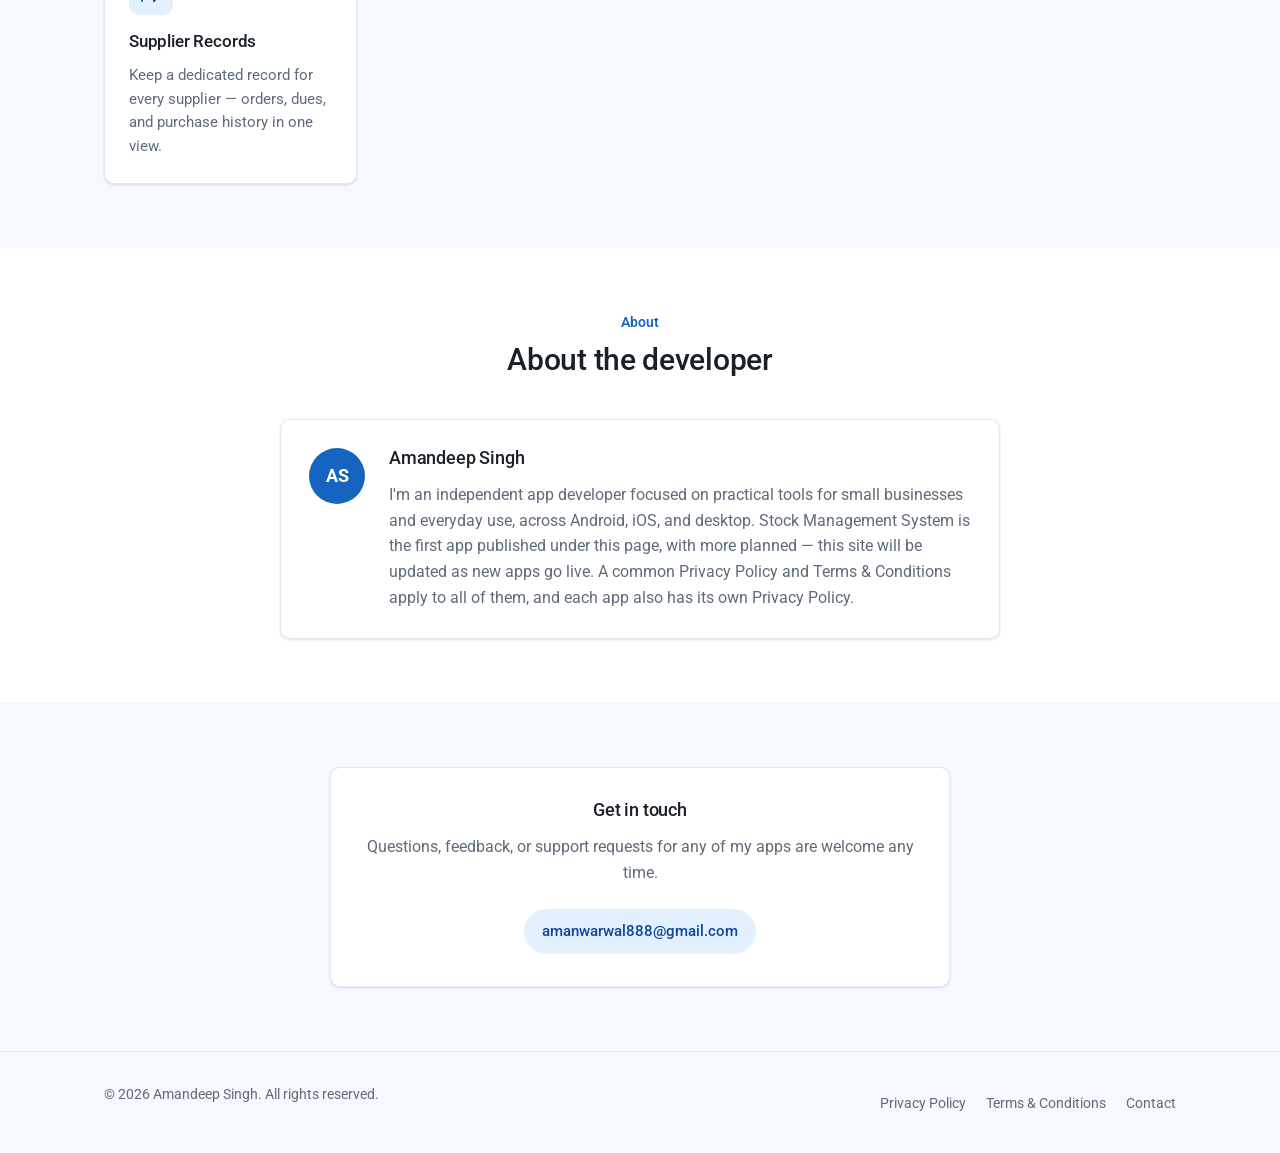
==== commit 7b708842: "Update index.html" ====
--- a/index.html
+++ b/index.html
@@ -37,7 +37,7 @@
       <div class="hero-icon">AS</div>
       <h1>Apps by Amandeep Singh</h1>
       <p class="subtitle">Practical apps for Android, iPhone, and computer — online and offline</p>
-      <p class="lede">This page lists the apps I've developed and published across Android, iOS, and desktop, along with the shared Privacy Policy, Terms &amp; Conditions, and contact details that apply to all of them.</p>
+      <p class="lede">This page lists the apps I've developed and published across Android, iOS, and desktop, along with a common Privacy Policy and Terms &amp; Conditions that apply to all of them, and a separate Privacy Policy for each app.</p>
     </div>
   </section>
 
@@ -74,6 +74,7 @@
         <div class="eyebrow">Featured app</div>
         <h2>Stock Management System</h2>
         <p>Inventory, Billing &amp; Supplier Management</p>
+        <a class="email-pill" href="privacy-stock-management-system.html">Privacy Policy for this app</a>
       </div>
 
       <div class="feature-grid">
@@ -132,7 +133,7 @@
         <div class="avatar">AS</div>
         <div>
           <h3>Amandeep Singh</h3>
-          <p>I'm an independent app developer focused on practical tools for small businesses and everyday use, across Android, iOS, and desktop. Stock Management System is the first app published under this page, with more planned — this site will be updated as new apps go live, and the same Privacy Policy, Terms &amp; Conditions, and contact details will continue to apply across all of them unless noted otherwise.</p>
+          <p>I'm an independent app developer focused on practical tools for small businesses and everyday use, across Android, iOS, and desktop. Stock Management System is the first app published under this page, with more planned — this site will be updated as new apps go live. A common Privacy Policy and Terms &amp; Conditions apply to all of them, and each app also has its own Privacy Policy.</p>
         </div>
       </div>
     </div>
